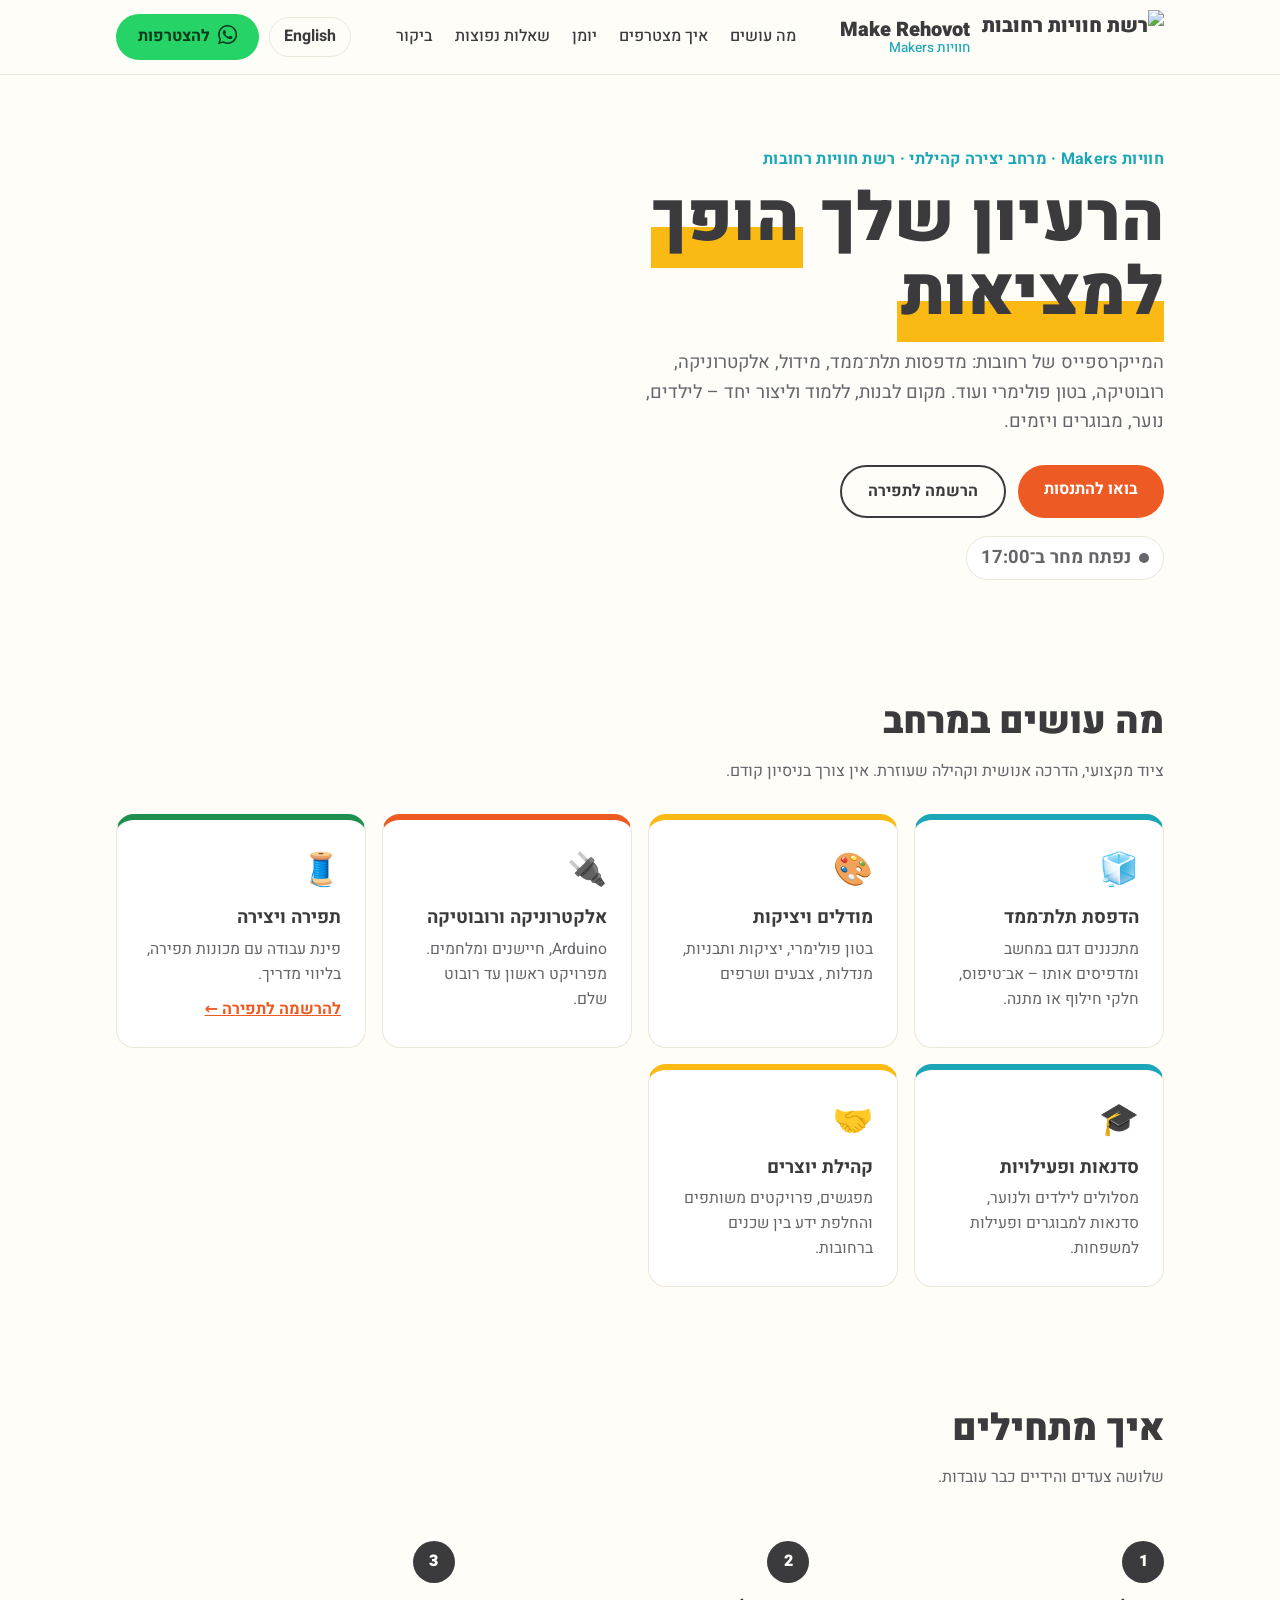
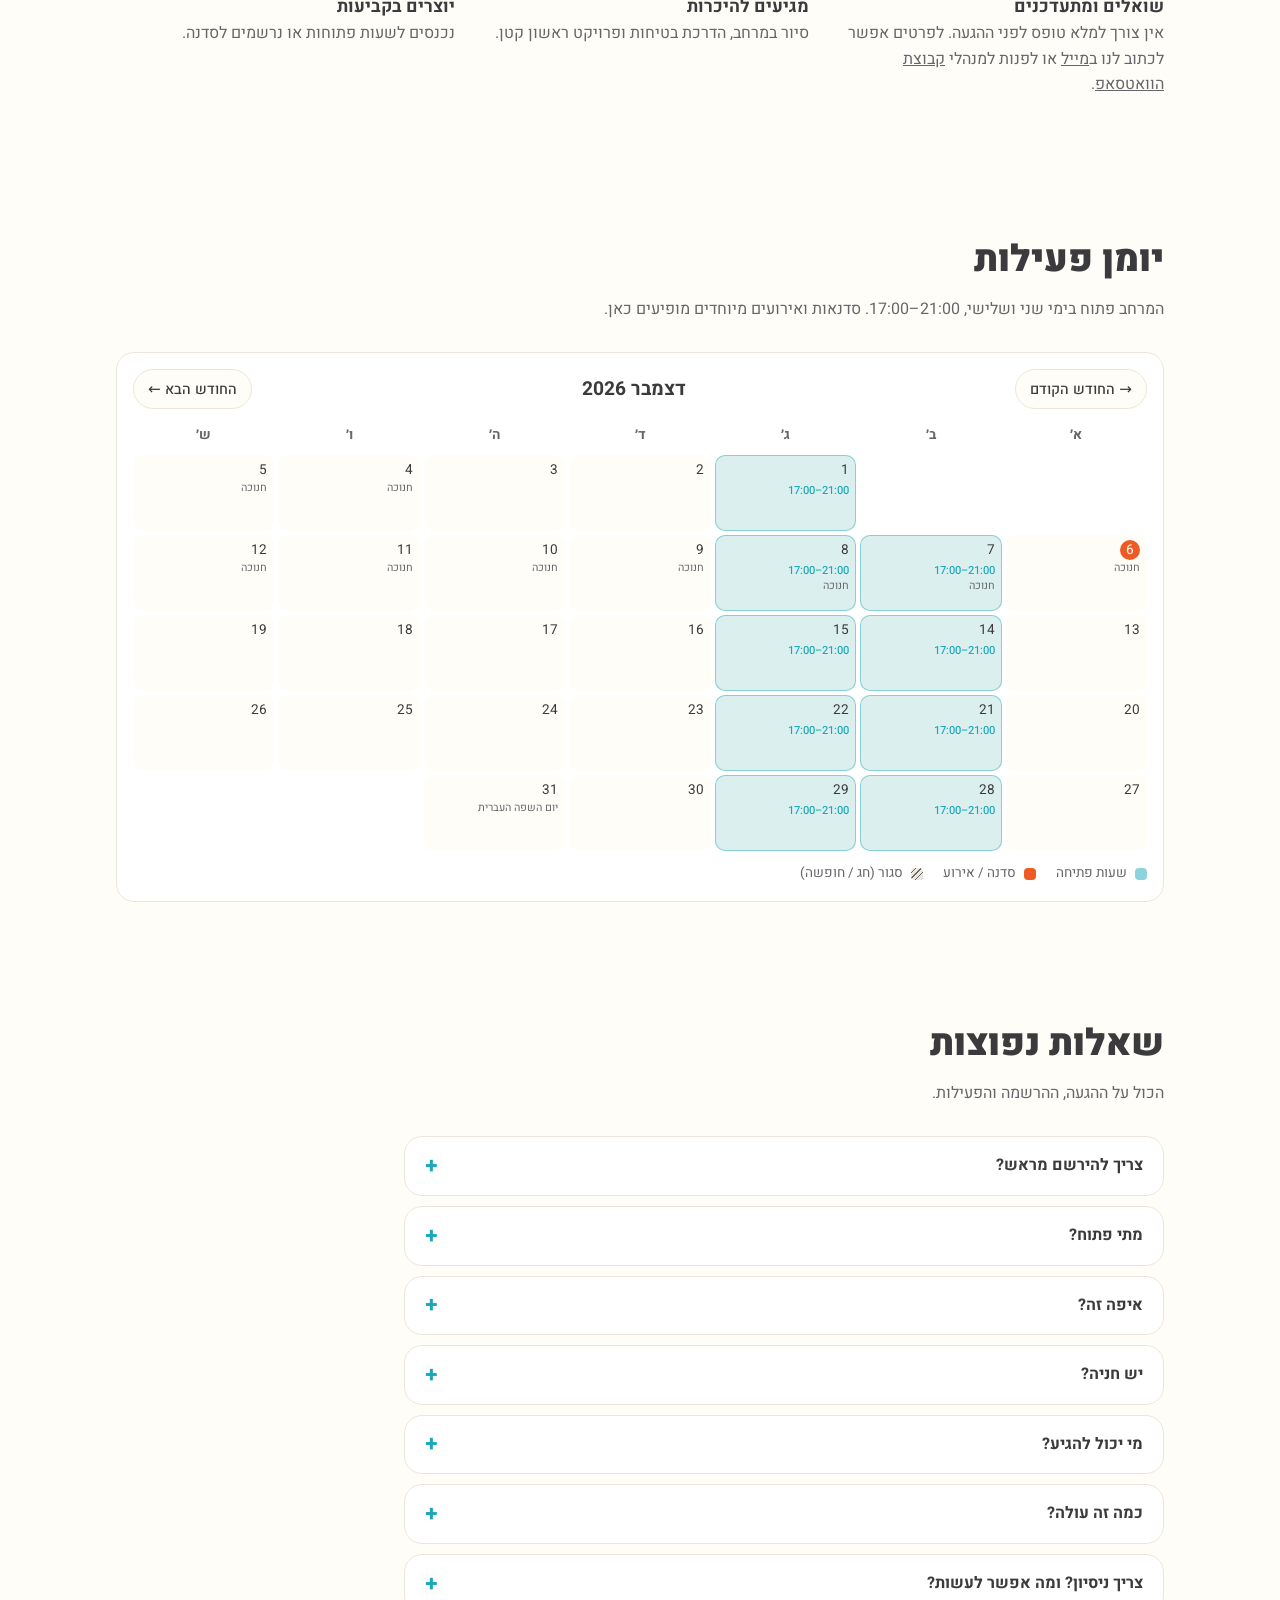
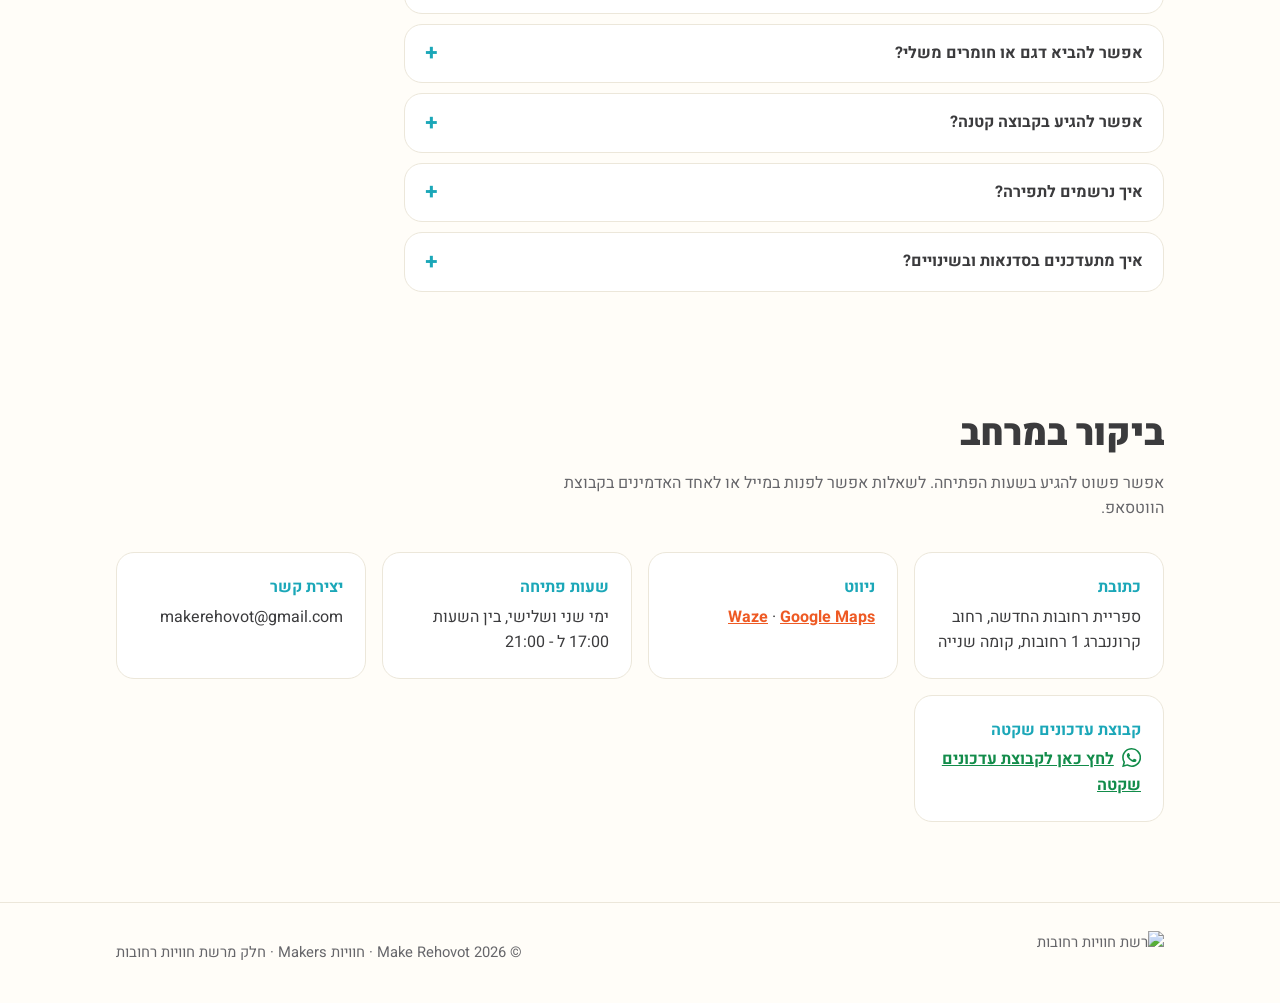
==== index.html @ a325d312 "Add open-now badge and directions links Co-Authored-By: Claude Sonnet 5.5 <noreply@anthropic.com>" ====
<!doctype html>
<html lang="he" dir="rtl">
<head>
  <meta charset="utf-8">
  <meta name="viewport" content="width=device-width, initial-scale=1">
  <title>Make Rehovot | חוויות Makers</title>
  <meta name="description" content="Make Rehovot – מרחב יצירה קהילתי ברחובות: מידול והדפסת תלת־ממד, אלקטרוניקה ורובוטיקה, תפירה וסדנאות לכל הגילאים. חלק מרשת חוויות רחובות.">
  <link rel="alternate" hreflang="he" href="https://makerehovot.github.io/">
  <link rel="alternate" hreflang="en" href="https://makerehovot.github.io/en/">
  <link rel="icon" href="assets/logo-havayot.png">
  <link rel="preconnect" href="https://fonts.googleapis.com">
  <link rel="preconnect" href="https://fonts.gstatic.com" crossorigin>
  <link href="https://fonts.googleapis.com/css2?family=Heebo:wght@400;500;700;900&display=swap" rel="stylesheet">
  <link rel="stylesheet" href="style.css">
</head>
<body>

<svg width="0" height="0" style="position:absolute" aria-hidden="true">
  <symbol id="wa" viewBox="0 0 24 24"><path d="M17.472 14.382c-.297-.149-1.758-.867-2.03-.967-.273-.099-.471-.148-.67.15-.197.297-.767.966-.94 1.164-.173.199-.347.223-.644.075-.297-.15-1.255-.463-2.39-1.475-.883-.788-1.48-1.761-1.653-2.059-.173-.297-.018-.458.13-.606.134-.133.298-.347.446-.52.149-.174.198-.298.298-.497.099-.198.05-.371-.025-.52-.075-.149-.669-1.612-.916-2.207-.242-.579-.487-.5-.669-.51-.173-.008-.371-.01-.57-.01-.198 0-.52.074-.792.372-.272.297-1.04 1.016-1.04 2.479 0 1.462 1.065 2.875 1.213 3.074.149.198 2.096 3.2 5.077 4.487.709.306 1.262.489 1.694.625.712.227 1.36.195 1.871.118.571-.085 1.758-.719 2.006-1.413.248-.694.248-1.289.173-1.413-.074-.124-.272-.198-.57-.347m-5.421 7.403h-.004a9.87 9.87 0 01-5.031-1.378l-.361-.214-3.741.982.998-3.648-.235-.374a9.86 9.86 0 01-1.51-5.26c.001-5.45 4.436-9.884 9.888-9.884 2.64 0 5.122 1.03 6.988 2.898a9.825 9.825 0 012.893 6.994c-.003 5.45-4.437 9.884-9.885 9.884m8.413-18.297A11.815 11.815 0 0012.05 0C5.495 0 .16 5.335.157 11.892c0 2.096.547 4.142 1.588 5.945L.057 24l6.305-1.654a11.882 11.882 0 005.683 1.448h.005c6.554 0 11.89-5.335 11.893-11.893a11.821 11.821 0 00-3.48-8.413Z"/></symbol>
</svg>

<header>
  <div class="wrap nav">
    <a class="brand" href="#top">
      <img src="assets/logo-havayot.png" alt="רשת חוויות רחובות">
      <span>Make Rehovot<small>חוויות Makers</small></span>
    </a>
    <ul>
      <li><a href="#what">מה עושים</a></li>
      <li><a href="#how">איך מצטרפים</a></li>
      <li><a href="#calendar">יומן</a></li>
      <li><a href="#faq">שאלות נפוצות</a></li>
      <li><a href="#visit">ביקור</a></li>
    </ul>
    <div class="nav-end">
      <a class="lang" href="en/index.html" hreflang="en" lang="en">English</a>
      <a class="btn wa" href="https://chat.whatsapp.com/LFZ7ACzntqOEuRloNlXvlq?s=cl&p=a&iam=2" target="_blank" rel="noopener noreferrer"><svg class="wa-icon" aria-hidden="true"><use href="#wa"/></svg>להצטרפות</a>
    </div>
  </div>
</header>

<main id="top">
  <div class="wrap hero">
    <div>
      <div class="eyebrow">חוויות Makers · מרחב יצירה קהילתי · רשת חוויות רחובות</div>
      <h1>הרעיון שלך <mark>הופך למציאות</mark></h1>
      <p>המייקרספייס של רחובות: מדפסות תלת־ממד, מידול, אלקטרוניקה, רובוטיקה, בטון פולימרי ועוד. מקום לבנות, ללמוד וליצור יחד – לילדים, נוער, מבוגרים ויזמים.</p>
      <div class="cta">
        <a class="btn" href="#visit">בואו להתנסות</a>
        <a class="btn ghost" href="https://forms.gle/w5gVSBBZSxTtSxzA6" target="_blank" rel="noopener">הרשמה לתפירה</a>
      </div>
      <p class="open-badge" id="open-now" role="status" hidden></p>
    </div>
    <div class="blocks" aria-hidden="true">
      <span></span><span></span><span></span><span></span><span></span><span></span><span></span><span></span><span></span>
    </div>
  </div>

  <section id="what">
    <div class="wrap">
      <h2>מה עושים במרחב</h2>
      <p class="lead">ציוד מקצועי, הדרכה אנושית וקהילה שעוזרת. אין צורך בניסיון קודם.</p>
      <div class="grid">
        <article class="card"><span class="icon">🧊</span><h3>הדפסת תלת־ממד</h3><p>מתכננים דגם במחשב ומדפיסים אותו – אב־טיפוס, חלקי חילוף או מתנה.</p></article>
        <article class="card"><span class="icon">🎨</span><h3>מודלים ויציקות</h3><p>בטון פולימרי, יציקות ותבניות, מנדלות , צבעים ושרפים</p></article>
        <article class="card"><span class="icon">🔌</span><h3>אלקטרוניקה ורובוטיקה</h3><p>Arduino, חיישנים ומלחמים. מפרויקט ראשון עד רובוט שלם.</p></article>
        <article class="card"><span class="icon">🧵</span><h3>תפירה ויצירה</h3><p>פינת עבודה עם מכונות תפירה, בליווי מדריך.</p><a href="https://forms.gle/w5gVSBBZSxTtSxzA6" target="_blank" rel="noopener">להרשמה לתפירה ←</a></article>
        <article class="card"><span class="icon">🎓</span><h3>סדנאות ופעילויות</h3><p>מסלולים לילדים ולנוער, סדנאות למבוגרים ופעילות למשפחות.</p></article>
        <article class="card"><span class="icon">🤝</span><h3>קהילת יוצרים</h3><p>מפגשים, פרויקטים משותפים והחלפת ידע בין שכנים ברחובות.</p></article>
      </div>
    </div>
  </section>

  <section id="how">
    <div class="wrap">
      <h2>איך מתחילים</h2>
      <p class="lead">שלושה צעדים והידיים כבר עובדות.</p>
      <ol class="steps">
        <li><h3>שואלים ומתעדכנים</h3><p>אין צורך למלא טופס לפני ההגעה. לפרטים אפשר לכתוב לנו ב<a href="mailto:makerehovot@gmail.com">מייל</a> או לפנות למנהלי <a href="https://chat.whatsapp.com/LFZ7ACzntqOEuRloNlXvlq?s=cl&p=a&iam=2" target="_blank" rel="noopener noreferrer">קבוצת הוואטסאפ</a>.</p></li>
        <li><h3>מגיעים להיכרות</h3><p>סיור במרחב, הדרכת בטיחות ופרויקט ראשון קטן.</p></li>
        <li><h3>יוצרים בקביעות</h3><p>נכנסים לשעות פתוחות או נרשמים לסדנה.</p></li>
      </ol>
    </div>
  </section>

  <section id="calendar">
    <div class="wrap">
      <h2>יומן פעילות</h2>
      <p class="lead">המרחב פתוח בימי שני ושלישי, <bdi dir="ltr">17:00–21:00</bdi>. סדנאות ואירועים מיוחדים מופיעים כאן.</p>
      <div class="cal" id="cal">
        <div class="cal-head">
          <button type="button" id="cal-prev" aria-label="החודש הקודם">→ <span>החודש הקודם</span></button>
          <strong id="cal-title"></strong>
          <button type="button" id="cal-next" aria-label="החודש הבא"><span>החודש הבא</span> ←</button>
        </div>
        <div class="cal-grid" id="cal-grid"></div>
        <div class="cal-legend"><span class="dot open"></span>שעות פתיחה <span class="dot ev"></span>סדנה / אירוע <span class="dot closed"></span>סגור (חג / חופשה)</div>
      </div>
      <div id="cal-upcoming" class="upcoming" hidden>
        <h3>סדנאות קרובות</h3>
        <ul id="cal-upcoming-list"></ul>
      </div>
    </div>
  </section>

  <section id="faq">
    <div class="wrap">
      <h2>שאלות נפוצות</h2>
      <p class="lead">הכול על ההגעה, ההרשמה והפעילות.</p>
      <div class="faq">
        <details><summary>צריך להירשם מראש?</summary><p>לא. אפשר פשוט להגיע בשעות הפתיחה, בלי למלא טופס. (הטופס הוא רק להרשמה לתפירה.) לשאלות אפשר לכתוב לנו ב<a href="mailto:makerehovot@gmail.com">מייל</a> או לאחד מאדמיני <a href="https://chat.whatsapp.com/LFZ7ACzntqOEuRloNlXvlq?s=cl&p=a&iam=2" target="_blank" rel="noopener noreferrer">הקבוצה השקטה</a> בוואטסאפ.</p></details>
        <details><summary>מתי פתוח?</summary><p>ימי שני ושלישי, <bdi dir="ltr">17:00–21:00</bdi>. הספרייה נסגרת ב־<bdi dir="ltr">19:00</bdi>. אחרי השעה הזאת מקישים על דלת הכניסה ומחכים שמתנדב יפתח.</p></details>
        <details><summary>איפה זה?</summary><p>קרוננברג 1, רחובות, ספריית רחובות החדשה, קומה שנייה.</p></details>
        <details><summary>יש חניה?</summary><p>כן, החניון שמול הספרייה חינמי.</p></details>
        <details><summary>מי יכול להגיע?</summary><p>כולם. עד גיל 12 מגיעים עם הורה או מבוגר מלווה. מגיל 13 אפשר להגיע לבד.</p></details>
        <details><summary>כמה זה עולה?</summary><p>הכניסה חופשית, וכרגע גם הדפסות קטנות ללא תשלום.</p></details>
        <details><summary>צריך ניסיון? ומה אפשר לעשות?</summary><p>לא צריך ניסיון. אפשר להתנסות באלקטרוניקה, במידול והדפסת תלת־ממד, בתכנות וב־AI, ולקבל ליווי וייעוץ לפרויקטים אישיים. הציוד משמש בהדרכת מתנדב.</p></details>
        <details><summary>אפשר להביא דגם או חומרים משלי?</summary><p>אפשר להביא דגמים משלכם, והצוות יעזור לוודא שהעיצוב מתאים להדפסה. מטעמי בטיחות משתמשים רק בחומרים של המרחב.</p></details>
        <details><summary>אפשר להגיע בקבוצה קטנה?</summary><p>כן. קבוצות קטנות מתאמות מראש ומגיעות יחד, וזה נכון גם לסדנאות. לתיאום כתבו לנו ב<a href="mailto:makerehovot@gmail.com">מייל</a> או לאחד מאדמיני <a href="https://chat.whatsapp.com/LFZ7ACzntqOEuRloNlXvlq?s=cl&p=a&iam=2" target="_blank" rel="noopener noreferrer">הקבוצה השקטה</a>.</p></details>
        <details><summary>איך נרשמים לתפירה?</summary><p>ממלאים את <a href="https://forms.gle/w5gVSBBZSxTtSxzA6" target="_blank" rel="noopener noreferrer">טופס ההרשמה</a> ונחזור אליכם. אפשר גם לכתוב לנו ב<a href="mailto:makerehovot@gmail.com">מייל</a> או לאחד מאדמיני <a href="https://chat.whatsapp.com/LFZ7ACzntqOEuRloNlXvlq?s=cl&p=a&iam=2" target="_blank" rel="noopener noreferrer">הקבוצה השקטה</a>.</p></details>
        <details><summary>איך מתעדכנים בסדנאות ובשינויים?</summary><p>ב<a href="#calendar">יומן</a> שבאתר ובקבוצה השקטה בוואטסאפ.</p></details>
      </div>
    </div>
  </section>

  <section id="visit">
    <div class="wrap">
      <h2>ביקור במרחב</h2>
      <p class="lead">אפשר פשוט להגיע בשעות הפתיחה. לשאלות אפשר לפנות במייל או לאחד האדמינים בקבוצת הווטסאפ.</p>
      <div class="info">
        <div><b>כתובת</b>ספריית רחובות החדשה, רחוב קרוננברג 1 רחובות, קומה שנייה</div>
        <div><b>ניווט</b><a class="map-link" href="https://waze.com/ul?q=Kronenberg%201%20Rehovot&navigate=yes" target="_blank" rel="noopener noreferrer">Waze</a> · <a class="map-link" href="https://www.google.com/maps/search/?api=1&query=Kronenberg+1+Rehovot" target="_blank" rel="noopener noreferrer">Google Maps</a></div>
        <div><b>שעות פתיחה</b>ימי שני ושלישי, בין השעות 17:00 ל - 21:00</div>
        <div><b>יצירת קשר</b>makerehovot@gmail.com</div> 
        <div><b>קבוצת עדכונים שקטה</b><a class="wa-link" href="https://chat.whatsapp.com/LFZ7ACzntqOEuRloNlXvlq?s=cl&p=a&iam=2" target="_blank" rel="noopener noreferrer"><svg class="wa-icon" aria-hidden="true"><use href="#wa"/></svg>לחץ כאן לקבוצת עדכונים שקטה</a></div>
      </div>
    </div>
  </section>
</main>

<footer>
  <div class="wrap">
    <img src="assets/logo-havayot.png" alt="רשת חוויות רחובות">
    <span>© 2026 Make Rehovot · חוויות Makers · חלק מרשת חוויות רחובות</span>
  </div>
</footer>

<script src="calendar.js"></script>
</body>
</html>
---- style.css ----
:root {
  --ink: #3b3b3d;
  --ink-soft: #66666a;
  --bg: #fffdf8;
  --card: #ffffff;
  --line: #ece7da;
  --teal: #1ba7b8;
  --yellow: #fbb913;
  --orange: #ee5a24;
  --green: #1e8f4e;
  --radius: 18px;
}
@media (prefers-color-scheme: dark) {
  :root:not([data-theme="light"]) {
    --ink: #f3f1ea;
    --ink-soft: #b9b6ad;
    --bg: #1d1d1f;
    --card: #272729;
    --line: #38383b;
  }
}
* { box-sizing: border-box; margin: 0; }
html { scroll-behavior: smooth; }
body {
  font-family: "Heebo", system-ui, sans-serif;
  background: var(--bg);
  color: var(--ink);
  line-height: 1.6;
}
.wrap { max-width: 1080px; margin-inline: auto; padding-inline: 16px; }
a { color: inherit; }

/* header */
header { border-bottom: 1px solid var(--line); }
.nav { display: flex; align-items: center; justify-content: space-between; gap: 16px; padding-block: 10px; }
.brand { display: flex; align-items: center; gap: 12px; text-decoration: none; font-weight: 900; font-size: 1.25rem; }
.brand img { height: 54px; width: auto; }
.brand span { display: flex; flex-direction: column; line-height: 1.15; }
.brand small { font-size: .85rem; font-weight: 500; color: var(--teal); }
.card a { display: inline-block; margin-top: 10px; font-weight: 700; color: var(--orange); }
.nav ul { display: flex; gap: 22px; list-style: none; padding: 0; font-weight: 500; }
.nav ul a { text-decoration: none; }
.nav ul a:hover { color: var(--orange); }
.lang { font-weight: 700; text-decoration: none; border: 1px solid var(--line); border-radius: 999px; padding: 6px 14px; }
.lang:hover { background: var(--yellow); border-color: var(--yellow); color: #3b3b3d; }
.nav-end { display: flex; align-items: center; gap: 10px; }
@media (max-width: 640px) { .nav ul { display: none; } }

/* buttons */
.btn {
  display: inline-block; padding: 12px 26px; border-radius: 999px;
  background: var(--orange); color: #fff; font-weight: 700; text-decoration: none;
  transition: transform .15s ease, box-shadow .15s ease;
}
.btn:hover { transform: translateY(-2px); box-shadow: 0 8px 20px rgba(238, 90, 36, .3); }
.wa-icon { width: 1.2em; height: 1.2em; fill: currentColor; vertical-align: -.2em; margin-inline-end: 8px; }
.btn.wa { background: #25d366; color: #073b1c; padding: 10px 22px; }
.btn.wa:hover { box-shadow: 0 8px 20px rgba(37, 211, 102, .35); }
.wa-link { color: #128c4a; font-weight: 700; }
.btn.ghost { background: transparent; color: var(--ink); border: 2px solid var(--ink); }
.btn.ghost:hover { box-shadow: none; background: var(--yellow); border-color: var(--yellow); color: #3b3b3d; }

/* hero */
.hero { padding-block: 72px 56px; display: grid; gap: 40px; grid-template-columns: 1.2fr 1fr; align-items: center; }
.eyebrow { color: var(--teal); font-weight: 700; letter-spacing: .02em; }
h1 { font-size: clamp(2.4rem, 6vw, 4.2rem); line-height: 1.1; font-weight: 900; margin-block: 10px 18px; }
h1 mark { background: linear-gradient(transparent 58%, var(--yellow) 58%); color: inherit; padding-inline: 4px; }
.hero p { font-size: 1.15rem; color: var(--ink-soft); max-width: 34em; }
.cta { display: flex; gap: 12px; flex-wrap: wrap; margin-top: 28px; }
.blocks { display: grid; grid-template-columns: repeat(3, 1fr); gap: 10px; aspect-ratio: 1; max-width: 380px; margin-inline: auto; }
.blocks span { border-radius: 14px; }
.blocks span:nth-child(1) { background: var(--teal); border-radius: 50%; }
.blocks span:nth-child(2) { background: var(--yellow); }
.blocks span:nth-child(3) { background: var(--ink); border-start-end-radius: 60px; }
.blocks span:nth-child(4) { background: var(--orange); }
.blocks span:nth-child(5) { background: var(--green); border-radius: 60px 14px 60px 14px; }
.blocks span:nth-child(6) { background: var(--teal); opacity: .55; }
.blocks span:nth-child(7) { background: var(--yellow); border-radius: 50%; }
.blocks span:nth-child(8) { background: var(--ink); opacity: .85; }
.blocks span:nth-child(9) { background: var(--orange); border-radius: 14px 60px 14px 60px; }
@media (max-width: 800px) { .hero { grid-template-columns: 1fr; padding-block: 44px 32px; } .blocks { max-width: 260px; } }

/* sections */
section { padding-block: 56px; }
h2 { font-size: clamp(1.7rem, 4vw, 2.3rem); font-weight: 900; margin-bottom: 8px; }
.lead { color: var(--ink-soft); margin-bottom: 30px; max-width: 38em; }
.grid { display: grid; grid-template-columns: repeat(auto-fit, minmax(230px, 1fr)); gap: 16px; }
.card {
  background: var(--card); border: 1px solid var(--line); border-radius: var(--radius);
  padding: 24px; border-top: 6px solid var(--c, var(--teal));
}
.card .icon { font-size: 2rem; display: block; margin-bottom: 8px; }
.card h3 { font-size: 1.15rem; margin-bottom: 4px; }
.card p { color: var(--ink-soft); font-size: .98rem; }
.card:nth-child(4n+1) { --c: var(--teal); }
.card:nth-child(4n+2) { --c: var(--yellow); }
.card:nth-child(4n+3) { --c: var(--orange); }
.card:nth-child(4n+4) { --c: var(--green); }

.steps { counter-reset: s; display: grid; gap: 16px; grid-template-columns: repeat(auto-fit, minmax(220px, 1fr)); list-style: none; padding: 0; }
.steps li { counter-increment: s; padding: 20px; padding-inline-start: 0; }
.steps li::before {
  content: counter(s); display: grid; place-items: center; width: 42px; height: 42px; border-radius: 50%;
  background: var(--ink); color: var(--bg); font-weight: 900; margin-bottom: 10px;
}
.steps h3 { font-size: 1.1rem; }
.steps p { color: var(--ink-soft); }


/* info */
.info { display: grid; gap: 16px; grid-template-columns: repeat(auto-fit, minmax(230px, 1fr)); }
.info div { background: var(--card); border: 1px solid var(--line); border-radius: var(--radius); padding: 22px; }
.info b { display: block; color: var(--teal); margin-bottom: 4px; }

/* calendar */
.cal { background: var(--card); border: 1px solid var(--line); border-radius: var(--radius); padding: 16px; }
.cal-head { display: flex; align-items: center; justify-content: space-between; margin-bottom: 12px; font-size: 1.2rem; }
.cal-head button {
  min-width: 40px; height: 40px; padding-inline: 14px; border-radius: 999px; border: 1px solid var(--line); background: var(--bg);
  color: var(--ink); font: inherit; font-size: .95rem; font-weight: 500; cursor: pointer;
}
.cal-head button span { font-size: .9rem; }
@media (max-width: 480px) { .cal-head button span { display: none; } .cal-head button { font-size: 1.4rem; padding-inline: 0; width: 40px; } }
.cal-head button:hover { background: var(--yellow); color: #3b3b3d; border-color: var(--yellow); }
.cal-grid { display: grid; grid-template-columns: repeat(7, minmax(0, 1fr)); gap: 4px; }
.cal-dow { text-align: center; font-weight: 700; font-size: .85rem; color: var(--ink-soft); padding-block: 4px; }
.cal-day {
  min-height: 76px; border-radius: 10px; padding: 4px 6px; font-size: .85rem;
  background: var(--bg); border: 1px solid transparent; overflow: hidden;
}
.cal-day.blank { background: transparent; }
.cal-day.open { background: color-mix(in srgb, var(--teal) 16%, var(--bg)); border-color: color-mix(in srgb, var(--teal) 45%, transparent); }
.cal-day.today .num { background: var(--orange); color: #fff; border-radius: 50%; padding: 0 6px; }
.cal-day .hrs, .cal-ev, .upcoming li span { unicode-bidi: plaintext; }
.cal-day .hrs { direction: ltr; text-align: left; display: block; font-size: .7rem; color: var(--teal); font-weight: 500; }
[dir="rtl"] .cal-day .hrs { text-align: right; }
.cal-day.closed { background: repeating-linear-gradient(135deg, var(--bg), var(--bg) 6px, var(--line) 6px, var(--line) 8px); }
.cal-day.closed .hrs { color: var(--orange); font-weight: 700; display: block; }
.cal-hol { display: block; font-size: .68rem; color: var(--ink-soft); line-height: 1.25; }
.cal-ev {
  display: block; margin-top: 3px; padding: 1px 6px; border-radius: 6px; font-size: .72rem; font-weight: 700;
  background: var(--orange); color: #fff; white-space: nowrap; overflow: hidden; text-overflow: ellipsis; text-decoration: none;
}
.cal-legend { margin-top: 12px; font-size: .85rem; color: var(--ink-soft); display: flex; gap: 8px; align-items: center; flex-wrap: wrap; }
.dot { width: 12px; height: 12px; border-radius: 4px; display: inline-block; }
.dot.open { background: var(--teal); opacity: .5; }
.dot.ev { background: var(--orange); margin-inline-start: 12px; }
.dot.closed { background: repeating-linear-gradient(135deg, var(--line), var(--line) 3px, var(--ink-soft) 3px, var(--ink-soft) 4px); margin-inline-start: 12px; }
.upcoming { margin-top: 24px; }
.upcoming h3 { margin-bottom: 8px; }
.upcoming ul { list-style: none; padding: 0; display: grid; gap: 8px; }
.upcoming li { background: var(--card); border: 1px solid var(--line); border-inline-start: 6px solid var(--orange); border-radius: 12px; padding: 10px 16px; }
.upcoming li span { color: var(--ink-soft); }
@media (max-width: 640px) { .cal { padding: 10px; } .cal-day { min-height: 56px; padding: 3px; font-size: .78rem; } .cal-day .hrs { display: none; } .cal-hol { font-size: .58rem; } .cal-ev { font-size: .62rem; padding: 0 3px; } }

footer { border-top: 1px solid var(--line); padding-block: 28px; margin-top: 24px; color: var(--ink-soft); font-size: .92rem; }
footer .wrap { display: flex; align-items: center; justify-content: space-between; flex-wrap: wrap; gap: 12px; }
footer img { height: 44px; }

/* faq */
.faq { display: grid; gap: 10px; max-width: 760px; }
.faq details { background: var(--card); border: 1px solid var(--line); border-radius: var(--radius); padding: 0 20px; }
.faq summary { cursor: pointer; font-weight: 700; padding-block: 16px; list-style: none; display: flex; justify-content: space-between; gap: 12px; align-items: center; }
.faq summary::-webkit-details-marker { display: none; }
.faq summary::after { content: "+"; font-size: 1.4rem; line-height: 1; color: var(--teal); flex: none; }
.faq details[open] summary::after { content: "\2212"; }
.faq summary:focus-visible { outline: 3px solid var(--teal); outline-offset: 2px; border-radius: 8px; }
.faq details p { color: var(--ink-soft); padding-bottom: 16px; }
.faq details a { color: var(--orange); font-weight: 700; }

/* open-now badge + directions */
.open-badge { display: inline-flex; align-items: center; gap: 8px; margin-top: 18px; font-weight: 700; padding: 6px 14px; border-radius: 999px; background: var(--card); border: 1px solid var(--line); }
.open-badge[hidden] { display: none; }
.open-badge::before { content: ""; width: 10px; height: 10px; border-radius: 50%; background: var(--ink-soft); }
.open-badge.open::before { background: var(--green); box-shadow: 0 0 0 4px rgba(30, 143, 78, .2); }
.map-link { color: var(--orange); font-weight: 700; }
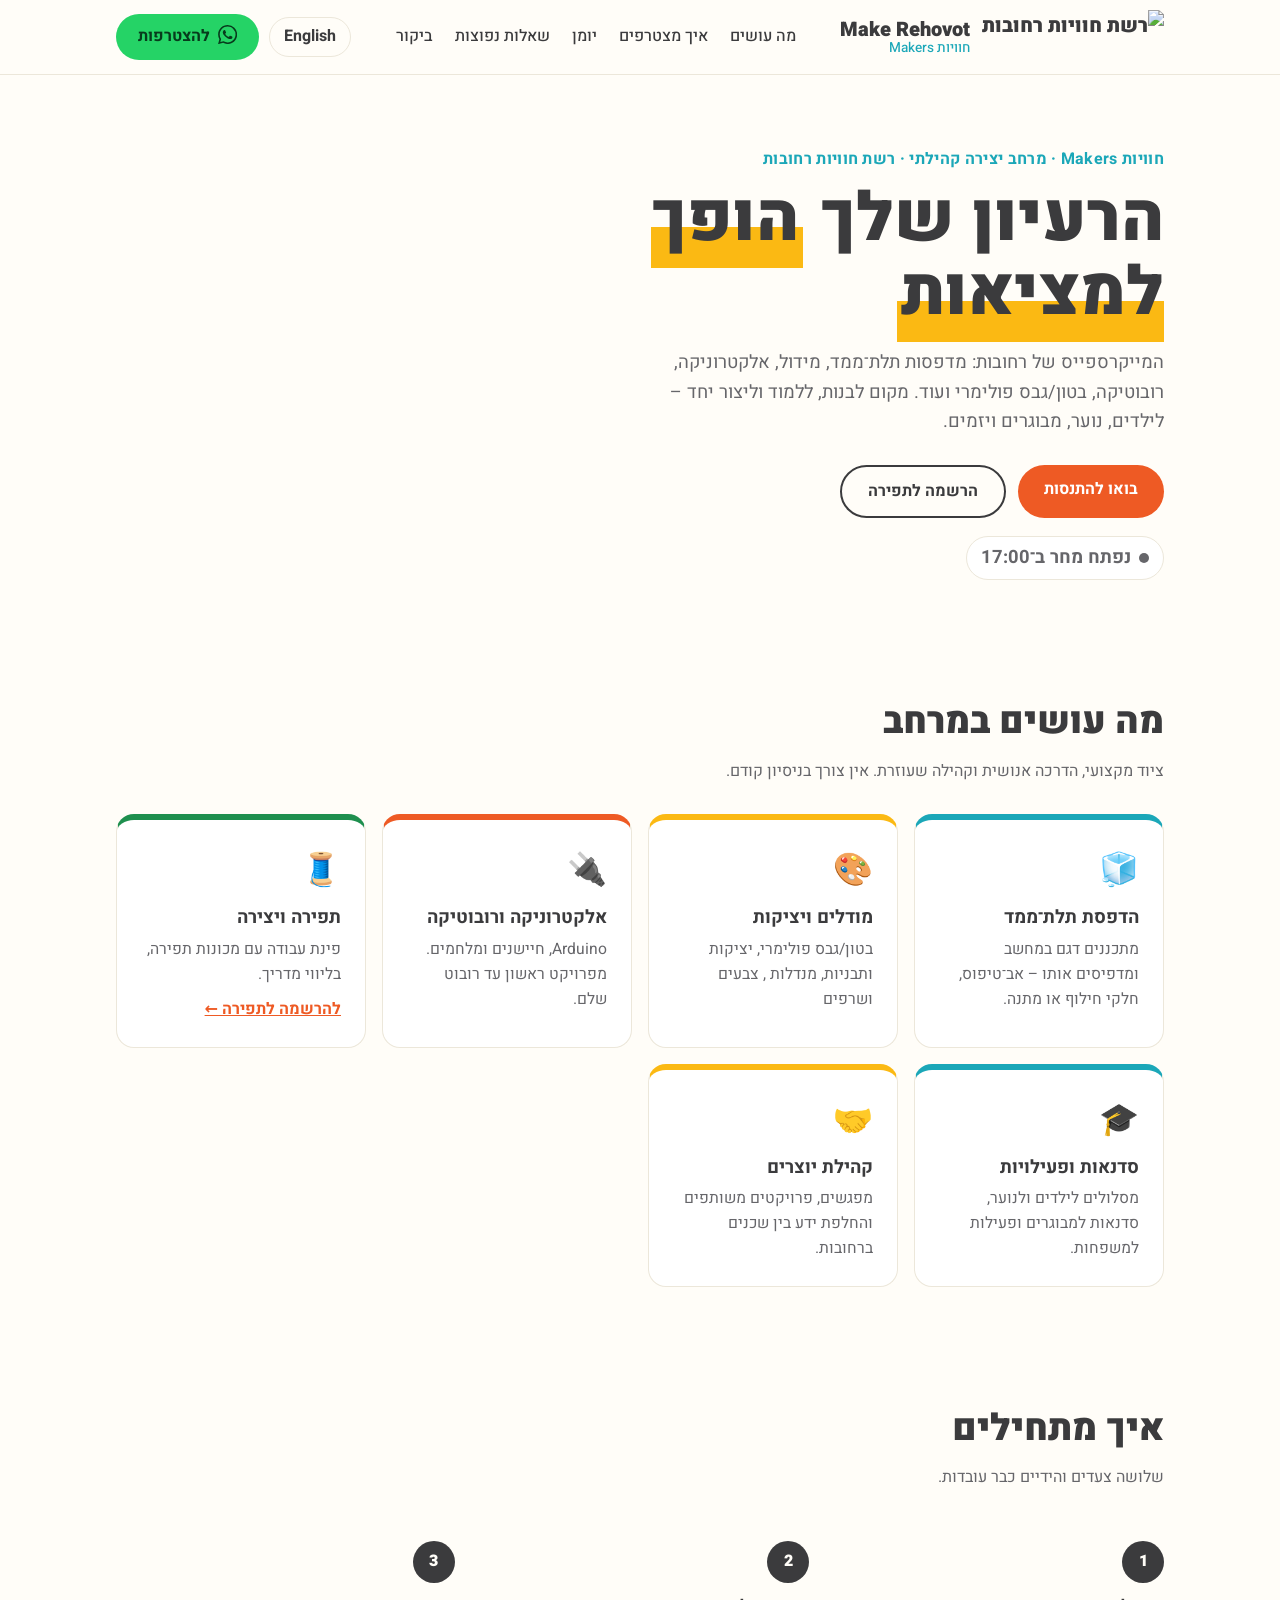
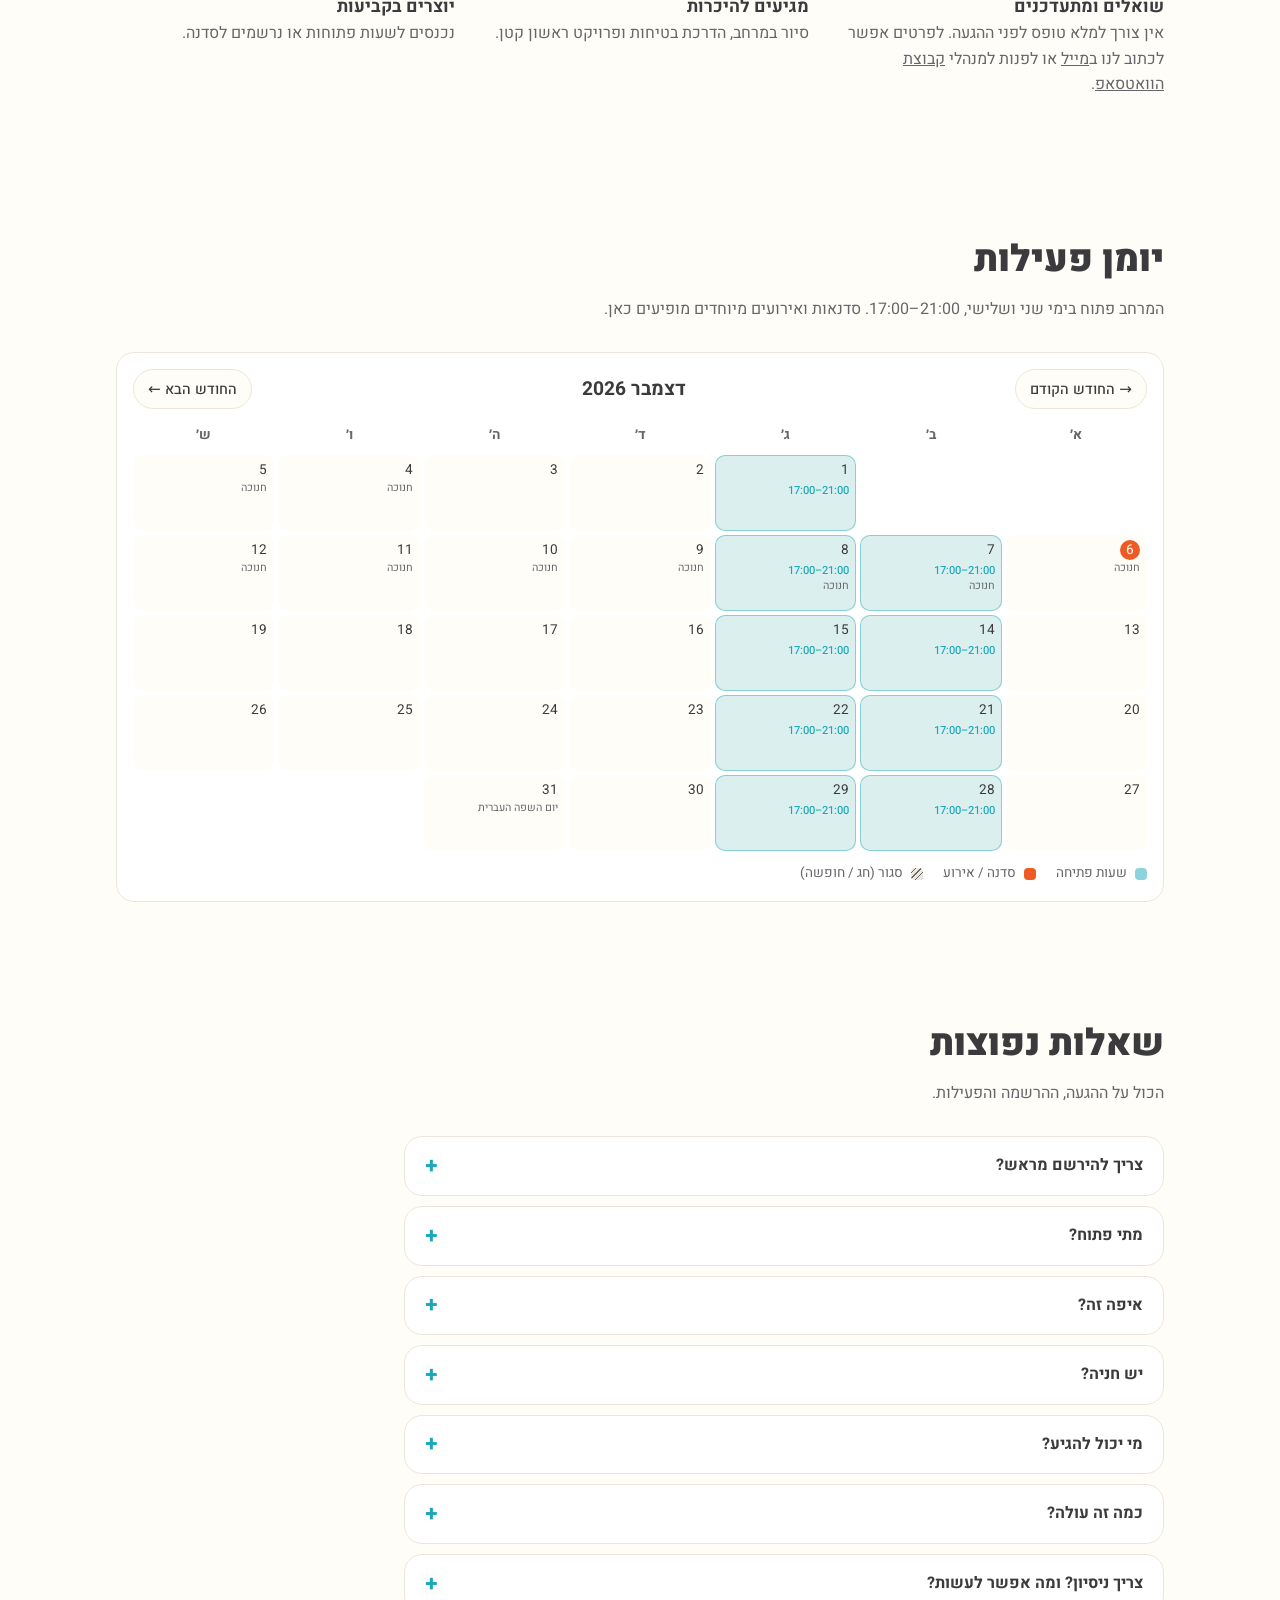
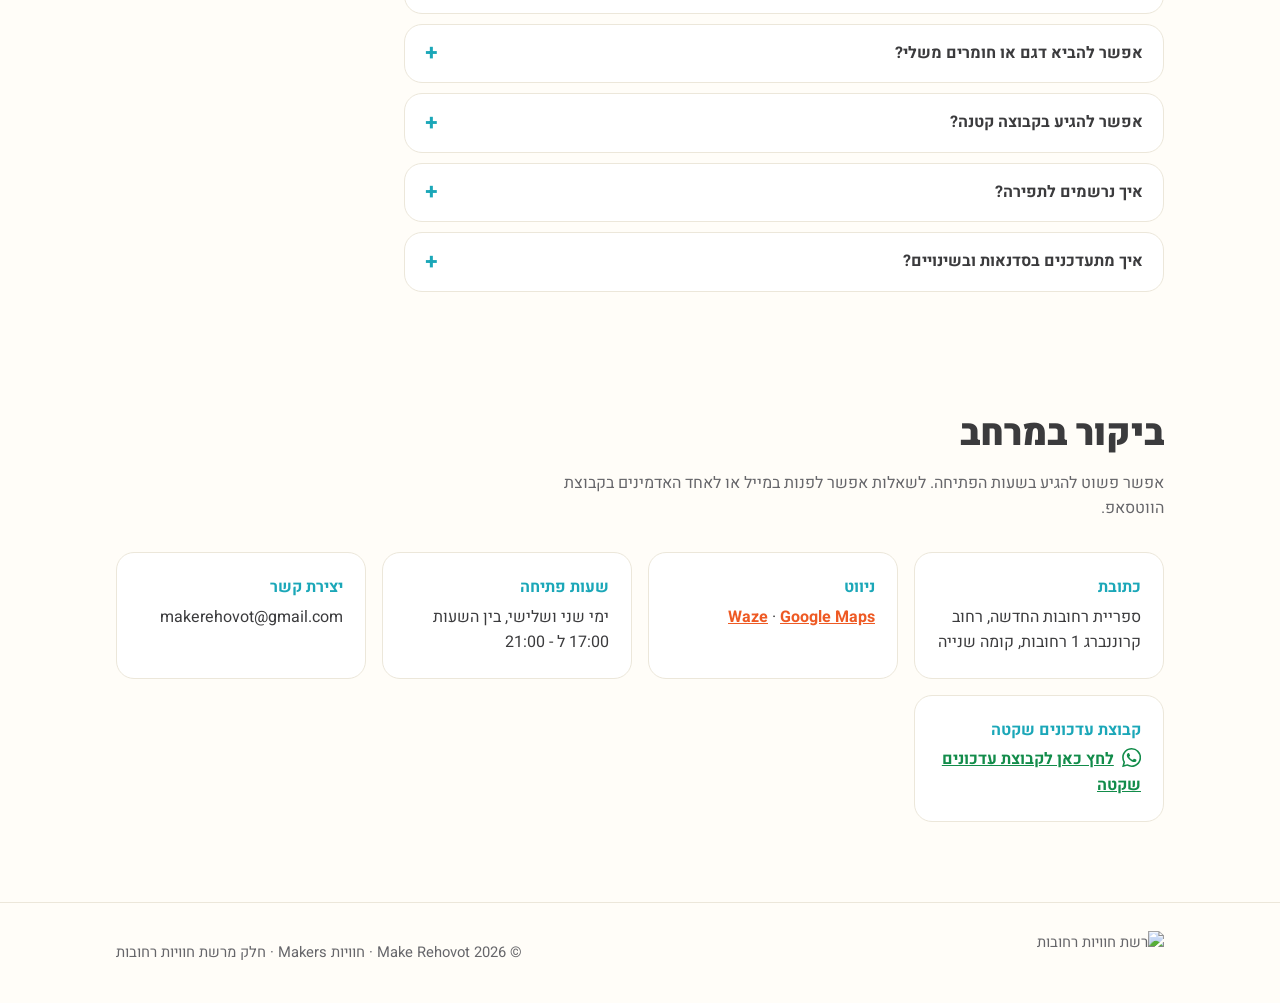
==== commit 637e9de6: "Change 'polymer concrete' to 'concrete/plaster' wording Co-Authored-By: Claude Sonnet 5.5 <noreply@a" ====
--- a/index.html
+++ b/index.html
@@ -44,7 +44,7 @@
     <div>
       <div class="eyebrow">חוויות Makers · מרחב יצירה קהילתי · רשת חוויות רחובות</div>
       <h1>הרעיון שלך <mark>הופך למציאות</mark></h1>
-      <p>המייקרספייס של רחובות: מדפסות תלת־ממד, מידול, אלקטרוניקה, רובוטיקה, בטון פולימרי ועוד. מקום לבנות, ללמוד וליצור יחד – לילדים, נוער, מבוגרים ויזמים.</p>
+      <p>המייקרספייס של רחובות: מדפסות תלת־ממד, מידול, אלקטרוניקה, רובוטיקה, בטון/גבס פולימרי ועוד. מקום לבנות, ללמוד וליצור יחד – לילדים, נוער, מבוגרים ויזמים.</p>
       <div class="cta">
         <a class="btn" href="#visit">בואו להתנסות</a>
         <a class="btn ghost" href="https://forms.gle/w5gVSBBZSxTtSxzA6" target="_blank" rel="noopener">הרשמה לתפירה</a>
@@ -62,7 +62,7 @@
       <p class="lead">ציוד מקצועי, הדרכה אנושית וקהילה שעוזרת. אין צורך בניסיון קודם.</p>
       <div class="grid">
         <article class="card"><span class="icon">🧊</span><h3>הדפסת תלת־ממד</h3><p>מתכננים דגם במחשב ומדפיסים אותו – אב־טיפוס, חלקי חילוף או מתנה.</p></article>
-        <article class="card"><span class="icon">🎨</span><h3>מודלים ויציקות</h3><p>בטון פולימרי, יציקות ותבניות, מנדלות , צבעים ושרפים</p></article>
+        <article class="card"><span class="icon">🎨</span><h3>מודלים ויציקות</h3><p>בטון/גבס פולימרי, יציקות ותבניות, מנדלות , צבעים ושרפים</p></article>
         <article class="card"><span class="icon">🔌</span><h3>אלקטרוניקה ורובוטיקה</h3><p>Arduino, חיישנים ומלחמים. מפרויקט ראשון עד רובוט שלם.</p></article>
         <article class="card"><span class="icon">🧵</span><h3>תפירה ויצירה</h3><p>פינת עבודה עם מכונות תפירה, בליווי מדריך.</p><a href="https://forms.gle/w5gVSBBZSxTtSxzA6" target="_blank" rel="noopener">להרשמה לתפירה ←</a></article>
         <article class="card"><span class="icon">🎓</span><h3>סדנאות ופעילויות</h3><p>מסלולים לילדים ולנוער, סדנאות למבוגרים ופעילות למשפחות.</p></article>
@@ -112,7 +112,7 @@
         <details><summary>מתי פתוח?</summary><p>ימי שני ושלישי, <bdi dir="ltr">17:00–21:00</bdi>. הספרייה נסגרת ב־<bdi dir="ltr">19:00</bdi>. אחרי השעה הזאת מקישים על דלת הכניסה ומחכים שמתנדב יפתח.</p></details>
         <details><summary>איפה זה?</summary><p>קרוננברג 1, רחובות, ספריית רחובות החדשה, קומה שנייה.</p></details>
         <details><summary>יש חניה?</summary><p>כן, החניון שמול הספרייה חינמי.</p></details>
-        <details><summary>מי יכול להגיע?</summary><p>כולם. עד גיל 12 מגיעים עם הורה או מבוגר מלווה. מגיל 13 אפשר להגיע לבד.</p></details>
+        <details><summary>מי יכול להגיע?</summary><p>כולם. ילדים מתחת לגיל 13 מגיעים עם הורה או מבוגר מלווה, שהוא משתתף פעיל ומלווה את הילד בפעילות. המרחב הוא מקום ליצירה משותפת, ולא חוג או שירות שמירה על ילדים. מגיל 13 אפשר להגיע לבד.</p></details>
         <details><summary>כמה זה עולה?</summary><p>הכניסה חופשית, וכרגע גם הדפסות קטנות ללא תשלום.</p></details>
         <details><summary>צריך ניסיון? ומה אפשר לעשות?</summary><p>לא צריך ניסיון. אפשר להתנסות באלקטרוניקה, במידול והדפסת תלת־ממד, בתכנות וב־AI, ולקבל ליווי וייעוץ לפרויקטים אישיים. הציוד משמש בהדרכת מתנדב.</p></details>
         <details><summary>אפשר להביא דגם או חומרים משלי?</summary><p>אפשר להביא דגמים משלכם, והצוות יעזור לוודא שהעיצוב מתאים להדפסה. מטעמי בטיחות משתמשים רק בחומרים של המרחב.</p></details>
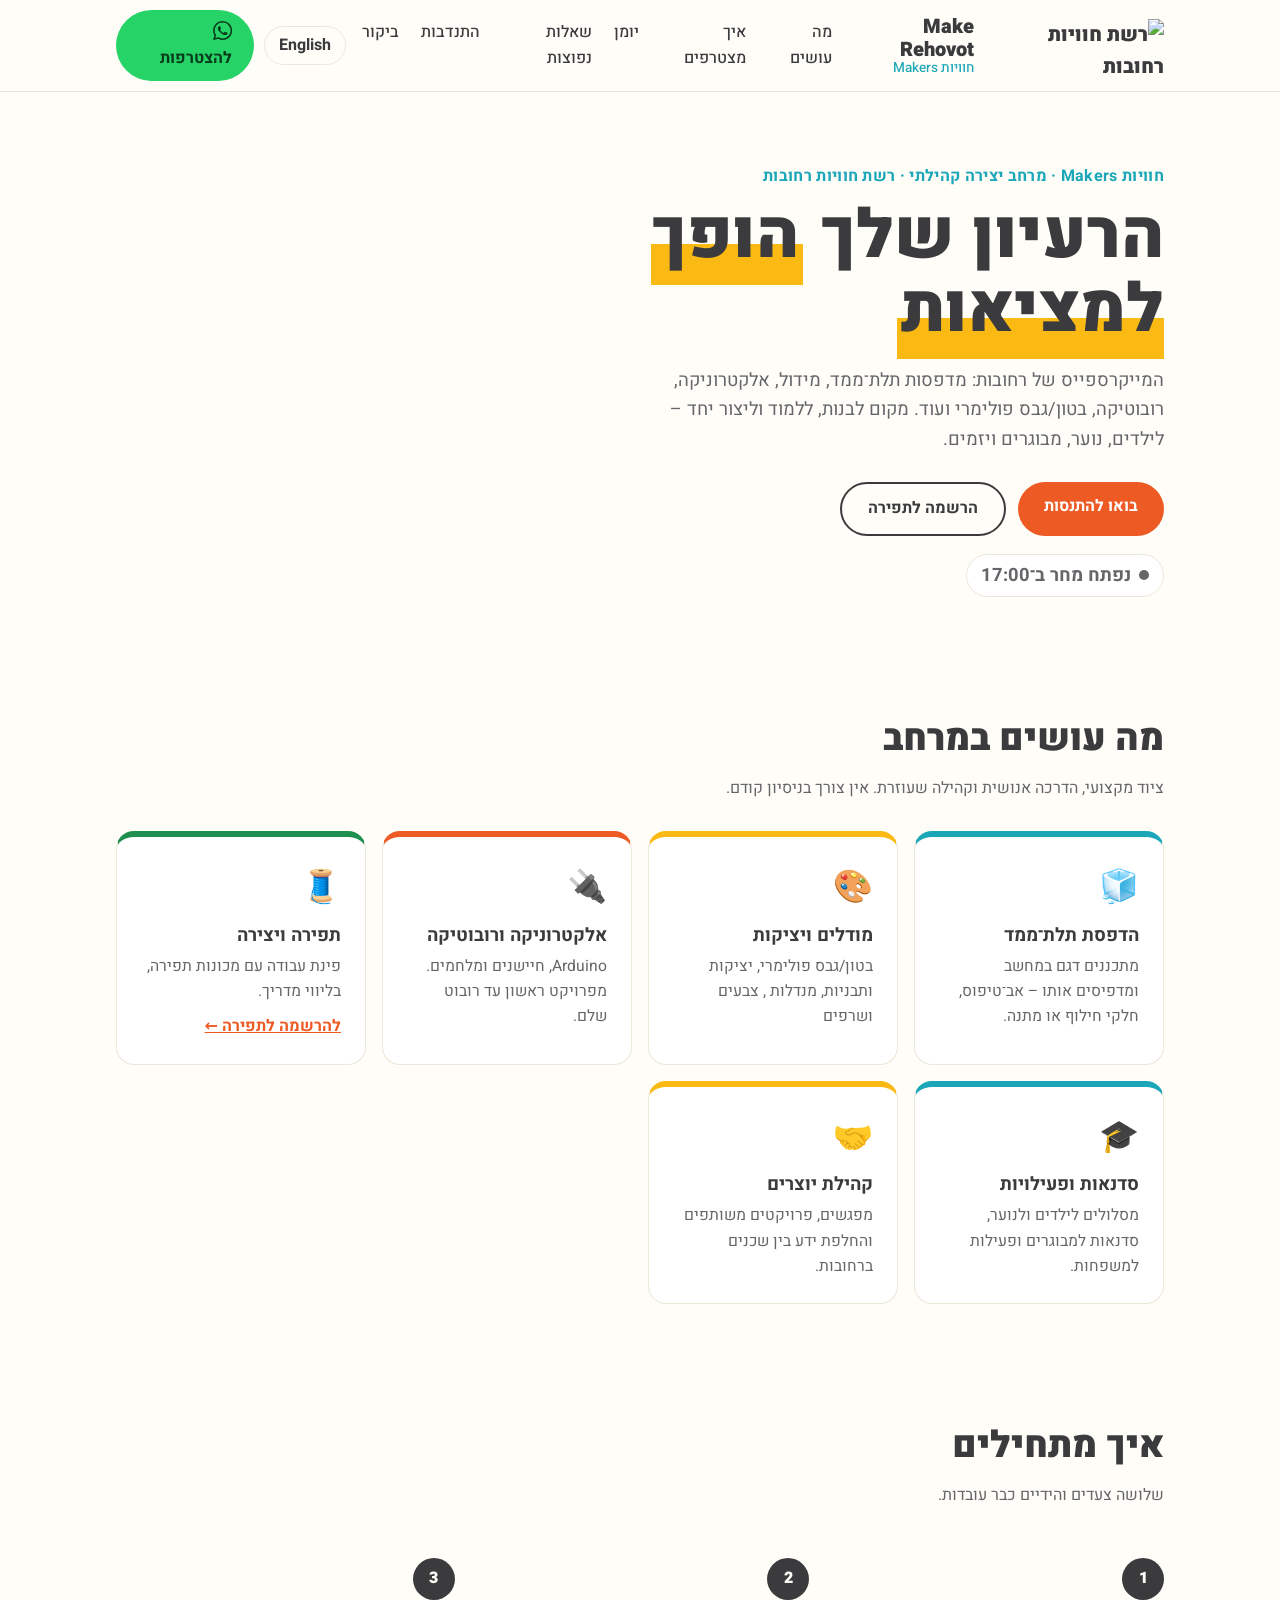
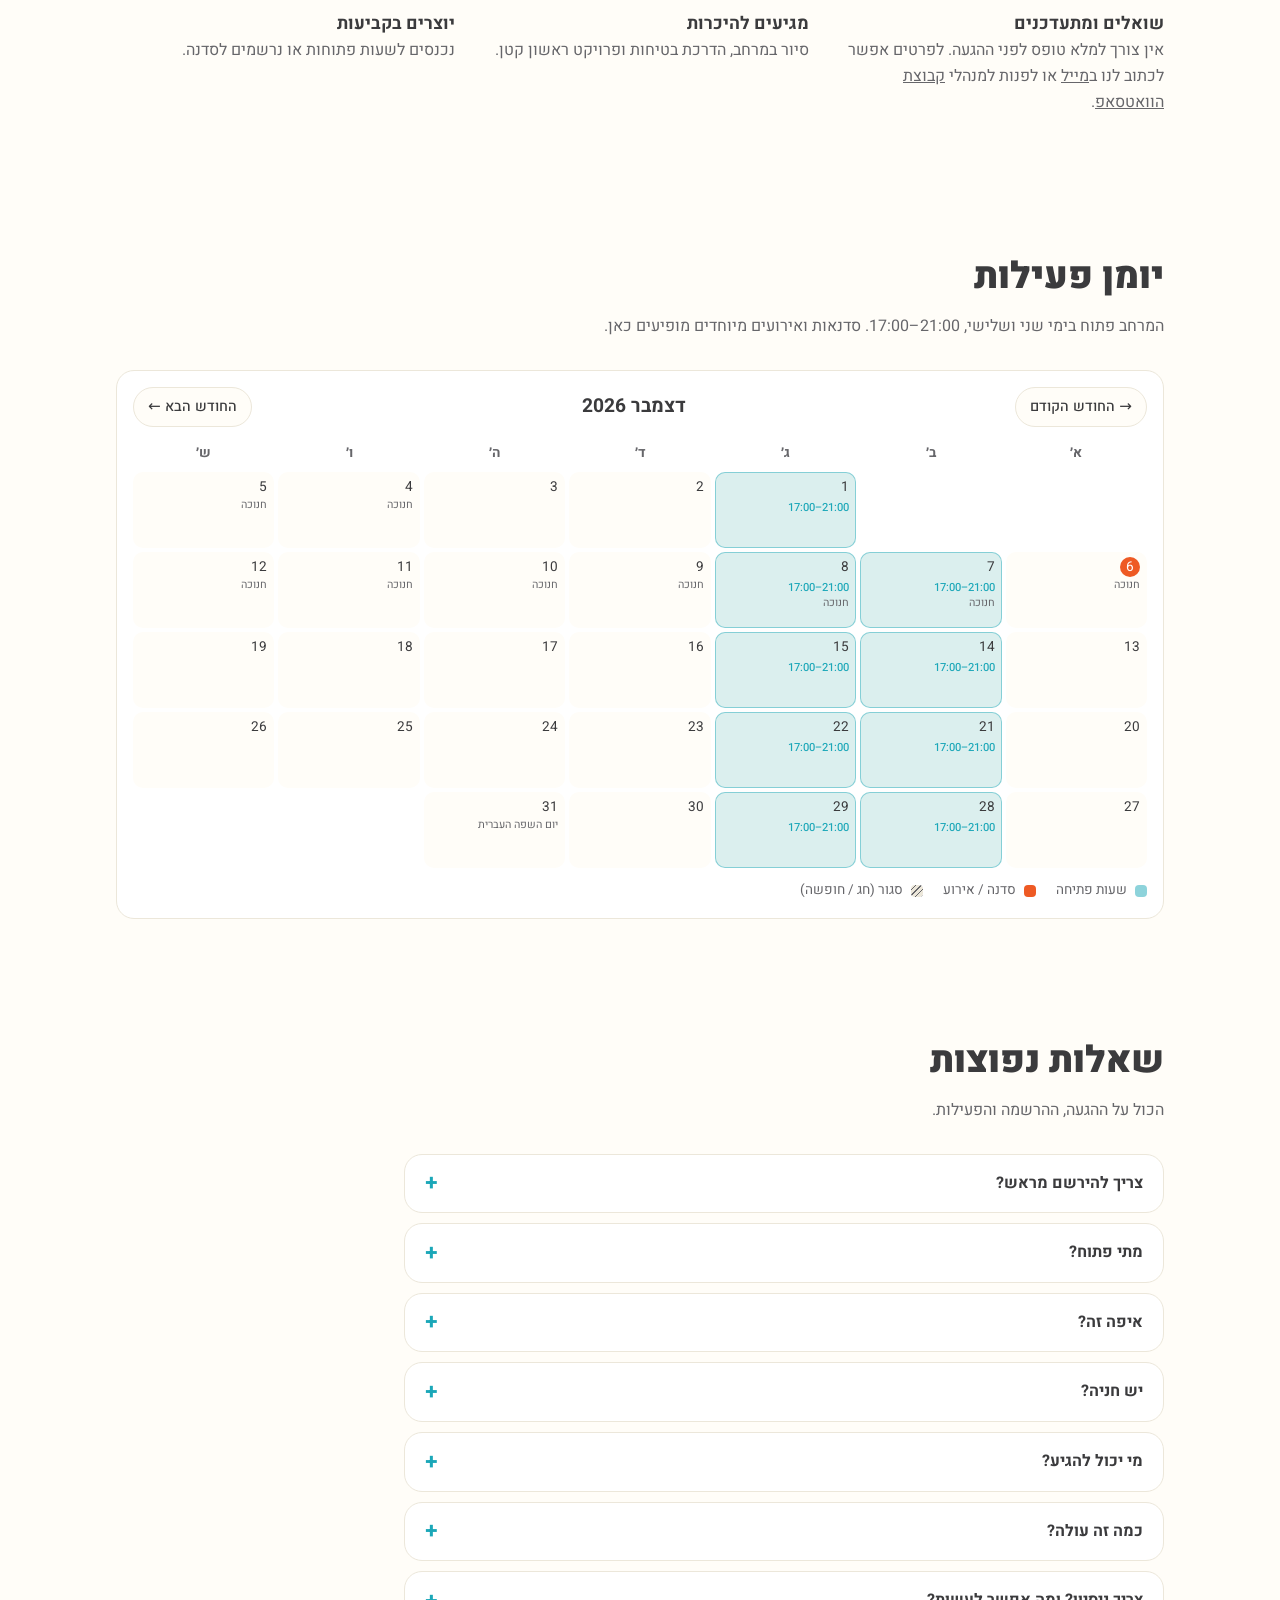
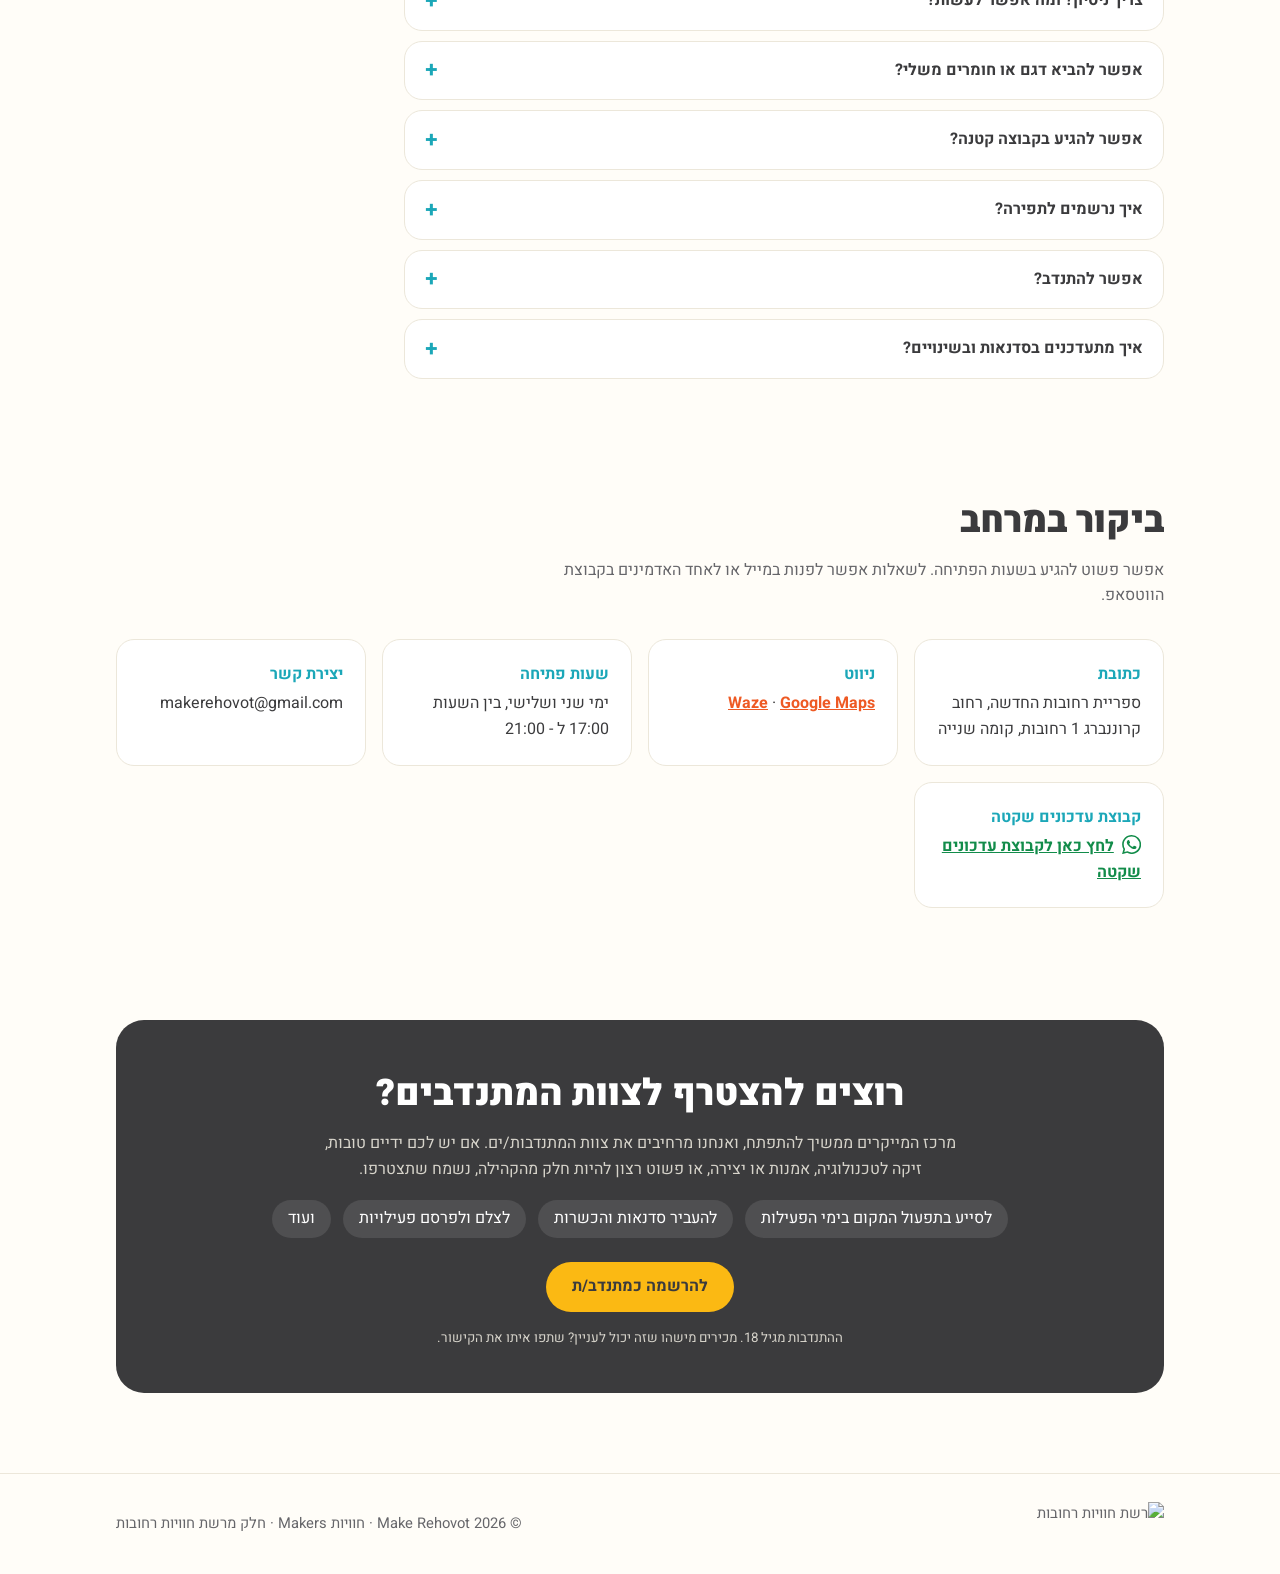
==== commit 195d2895: "Add volunteer sign-up band and FAQ entry in Hebrew and English Co-Authored-By: Claude Sonnet 5.5 <no" ====
--- a/index.html
+++ b/index.html
@@ -30,6 +30,7 @@
       <li><a href="#how">איך מצטרפים</a></li>
       <li><a href="#calendar">יומן</a></li>
       <li><a href="#faq">שאלות נפוצות</a></li>
+      <li><a href="#volunteer">התנדבות</a></li>
       <li><a href="#visit">ביקור</a></li>
     </ul>
     <div class="nav-end">
@@ -118,6 +119,7 @@
         <details><summary>אפשר להביא דגם או חומרים משלי?</summary><p>אפשר להביא דגמים משלכם, והצוות יעזור לוודא שהעיצוב מתאים להדפסה. מטעמי בטיחות משתמשים רק בחומרים של המרחב.</p></details>
         <details><summary>אפשר להגיע בקבוצה קטנה?</summary><p>כן. קבוצות קטנות מתאמות מראש ומגיעות יחד, וזה נכון גם לסדנאות. לתיאום כתבו לנו ב<a href="mailto:makerehovot@gmail.com">מייל</a> או לאחד מאדמיני <a href="https://chat.whatsapp.com/LFZ7ACzntqOEuRloNlXvlq?s=cl&p=a&iam=2" target="_blank" rel="noopener noreferrer">הקבוצה השקטה</a>.</p></details>
         <details><summary>איך נרשמים לתפירה?</summary><p>ממלאים את <a href="https://forms.gle/w5gVSBBZSxTtSxzA6" target="_blank" rel="noopener noreferrer">טופס ההרשמה</a> ונחזור אליכם. אפשר גם לכתוב לנו ב<a href="mailto:makerehovot@gmail.com">מייל</a> או לאחד מאדמיני <a href="https://chat.whatsapp.com/LFZ7ACzntqOEuRloNlXvlq?s=cl&p=a&iam=2" target="_blank" rel="noopener noreferrer">הקבוצה השקטה</a>.</p></details>
+        <details><summary>אפשר להתנדב?</summary><p>כן, נשמח. ההתנדבות מגיל 18. ממלאים את <a href="https://forms.gle/42RL2w34v4tENzy78" target="_blank" rel="noopener noreferrer">טופס ההרשמה למתנדבים</a> ונחזור אליכם.</p></details>
         <details><summary>איך מתעדכנים בסדנאות ובשינויים?</summary><p>ב<a href="#calendar">יומן</a> שבאתר ובקבוצה השקטה בוואטסאפ.</p></details>
       </div>
     </div>
@@ -136,6 +138,22 @@
       </div>
     </div>
   </section>
+  <section id="volunteer">
+    <div class="wrap">
+      <div class="band">
+        <h2>רוצים להצטרף לצוות המתנדבים?</h2>
+        <p>מרכז המייקרים ממשיך להתפתח, ואנחנו מרחיבים את צוות המתנדבות/ים. אם יש לכם ידיים טובות, זיקה לטכנולוגיה, אמנות או יצירה, או פשוט רצון להיות חלק מהקהילה, נשמח שתצטרפו.</p>
+        <ul>
+          <li>לסייע בתפעול המקום בימי הפעילות</li>
+          <li>להעביר סדנאות והכשרות</li>
+          <li>לצלם ולפרסם פעילויות</li>
+          <li>ועוד</li>
+        </ul>
+        <a class="btn" href="https://forms.gle/42RL2w34v4tENzy78" target="_blank" rel="noopener noreferrer">להרשמה כמתנדב/ת</a>
+        <small>ההתנדבות מגיל 18. מכירים מישהו שזה יכול לעניין? שתפו איתו את הקישור.</small>
+      </div>
+    </div>
+  </section>
 </main>
 
 <footer>
--- a/style.css
+++ b/style.css
@@ -174,3 +174,12 @@
 .open-badge::before { content: ""; width: 10px; height: 10px; border-radius: 50%; background: var(--ink-soft); }
 .open-badge.open::before { background: var(--green); box-shadow: 0 0 0 4px rgba(30, 143, 78, .2); }
 .map-link { color: var(--orange); font-weight: 700; }
+
+/* volunteer band */
+.band { background: #3b3b3d; color: #fff; border-radius: 28px; padding: 44px 28px; text-align: center; }
+.band h2 { color: #fff; }
+.band p { color: #d7d4cb; max-width: 40em; margin: 0 auto 18px; }
+.band ul { list-style: none; padding: 0; margin: 0 auto 24px; display: flex; flex-wrap: wrap; justify-content: center; gap: 8px 12px; }
+.band li { background: rgba(255, 255, 255, .1); border-radius: 999px; padding: 6px 16px; }
+.band .btn { background: var(--yellow); color: #3b3b3d; }
+.band small { display: block; margin-top: 16px; color: #d7d4cb; }
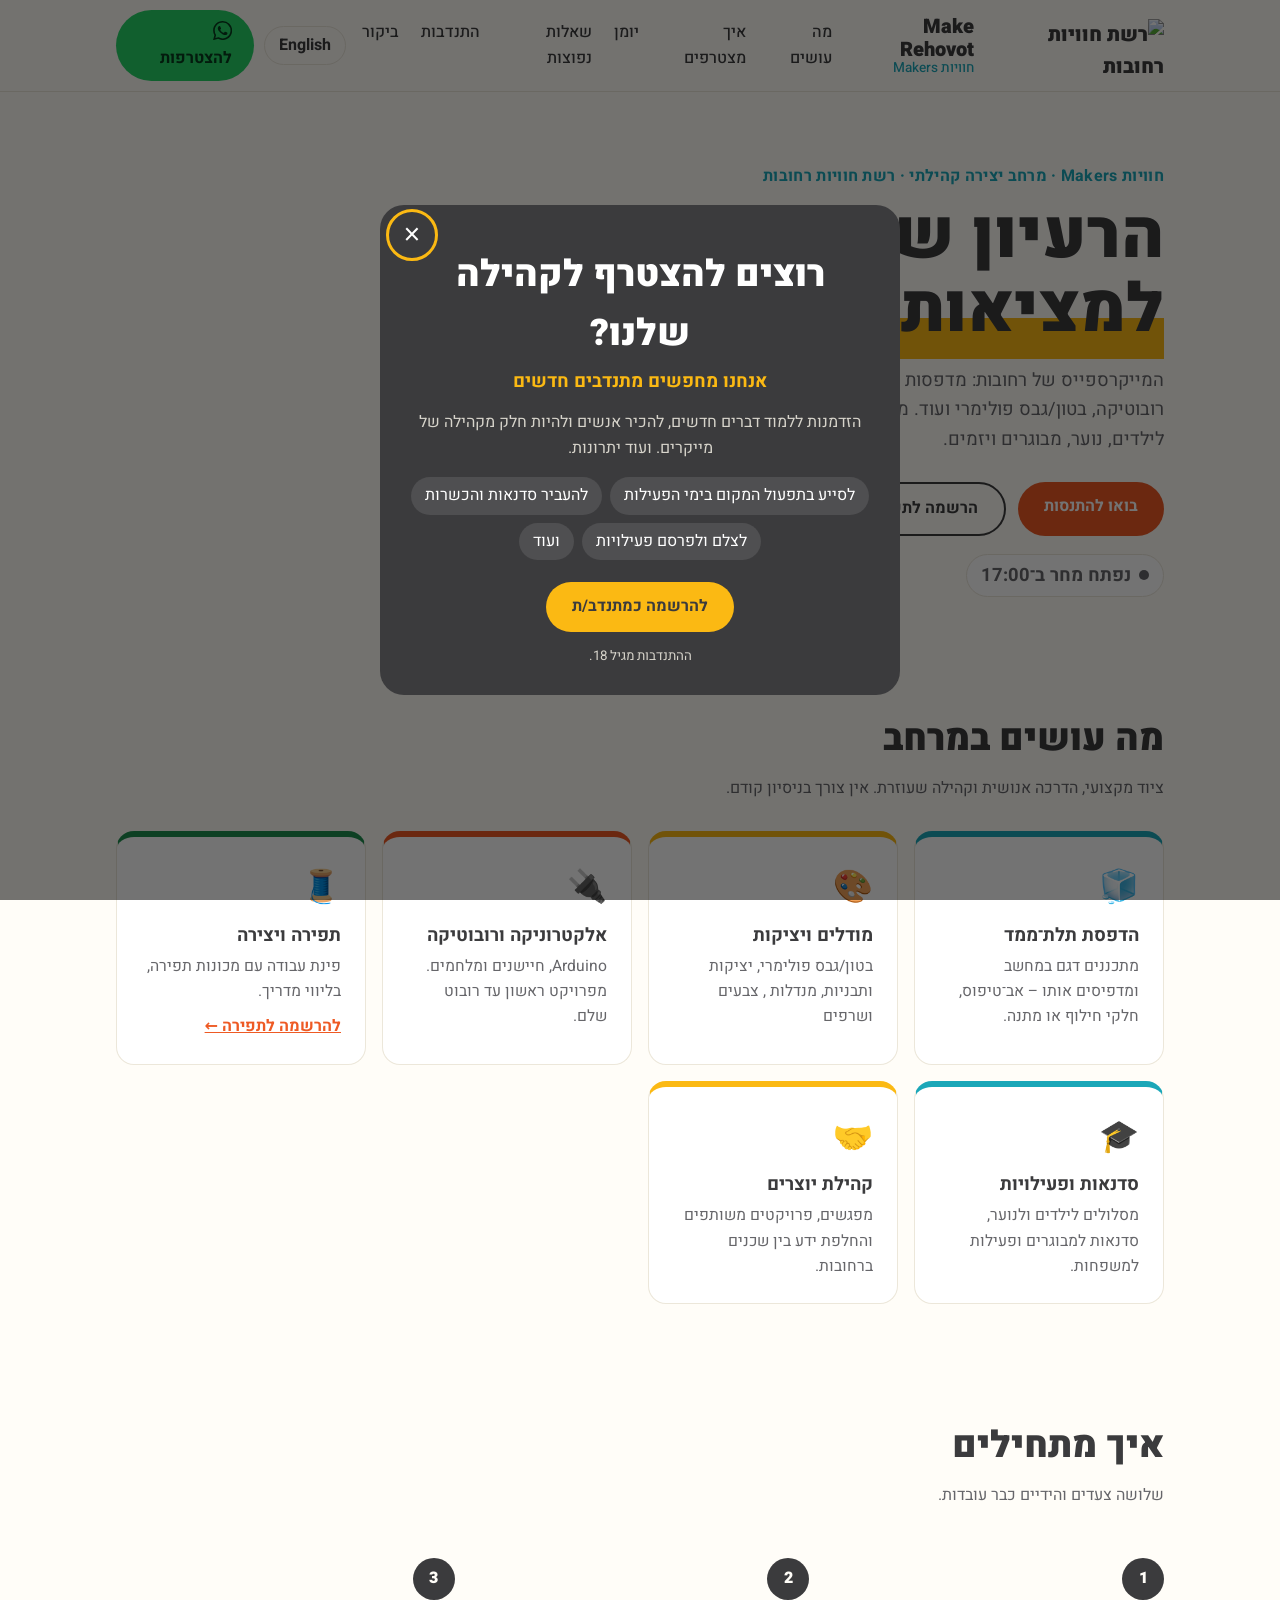
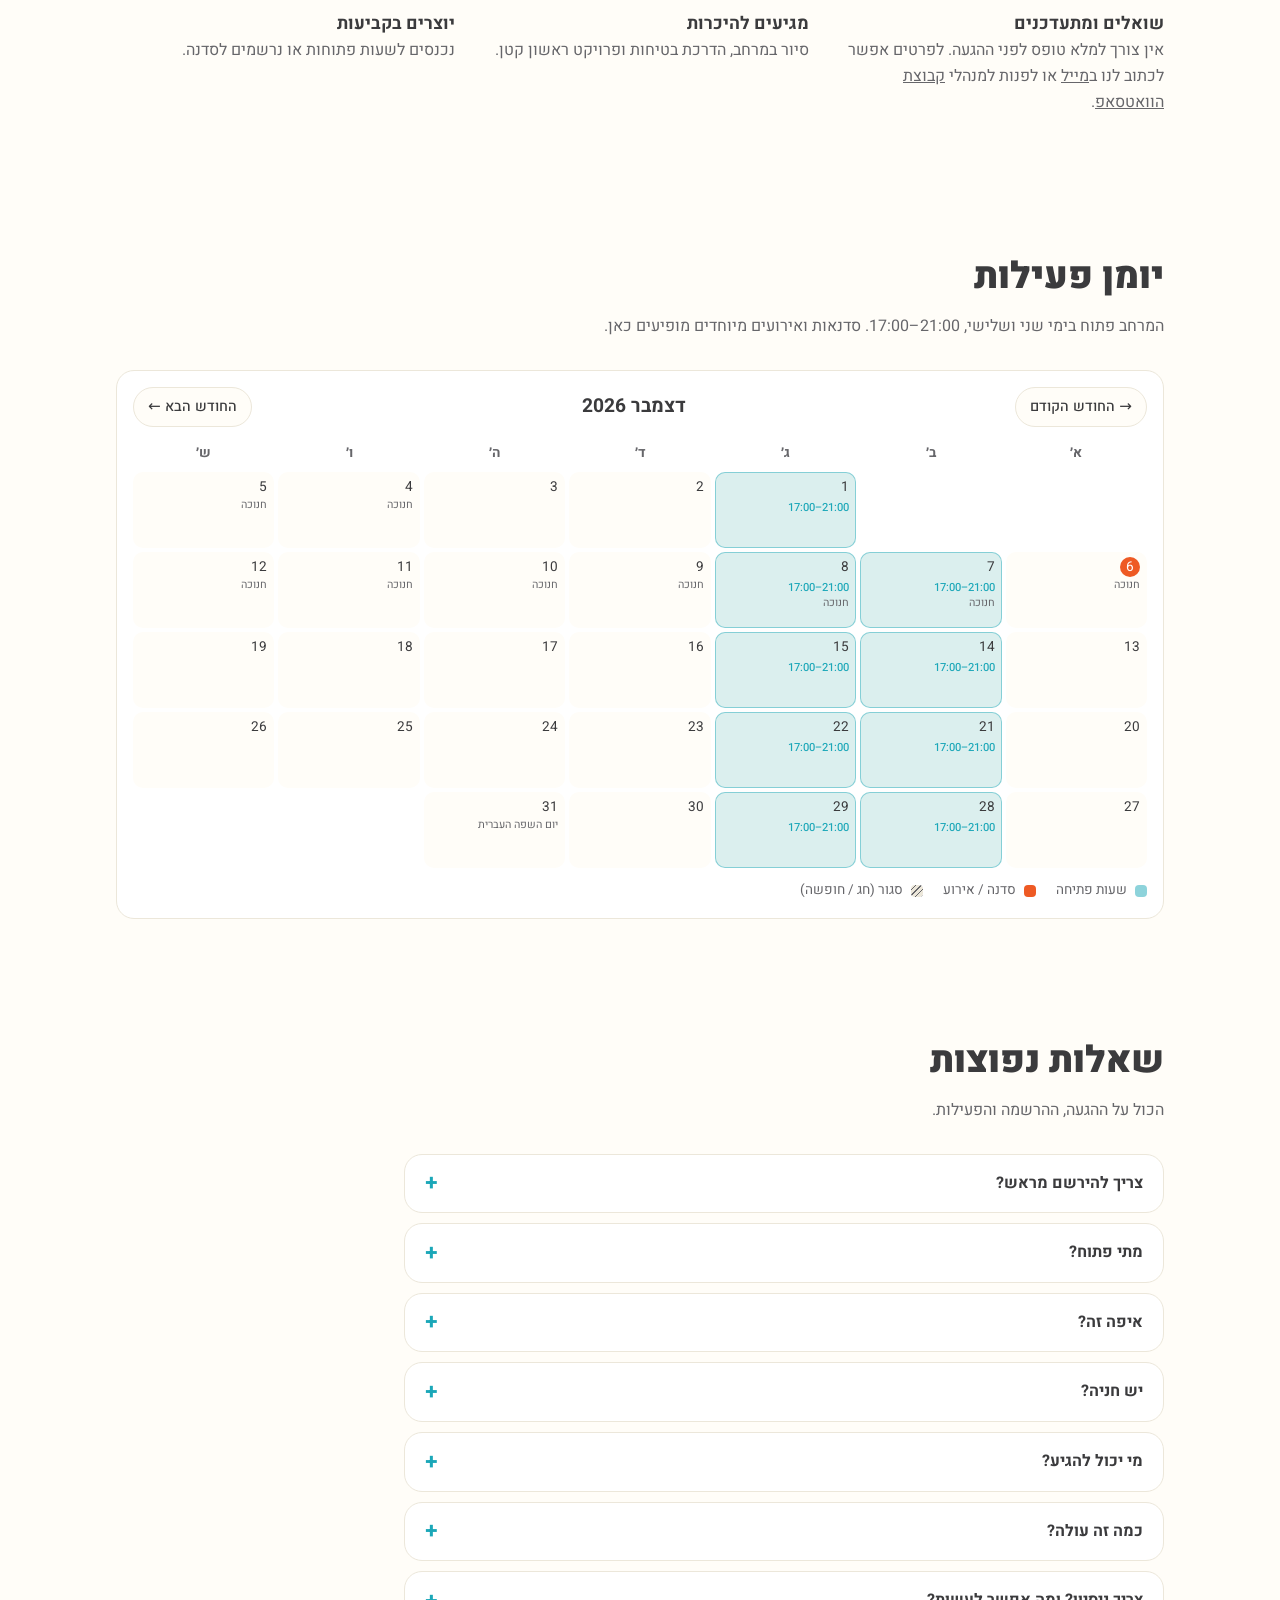
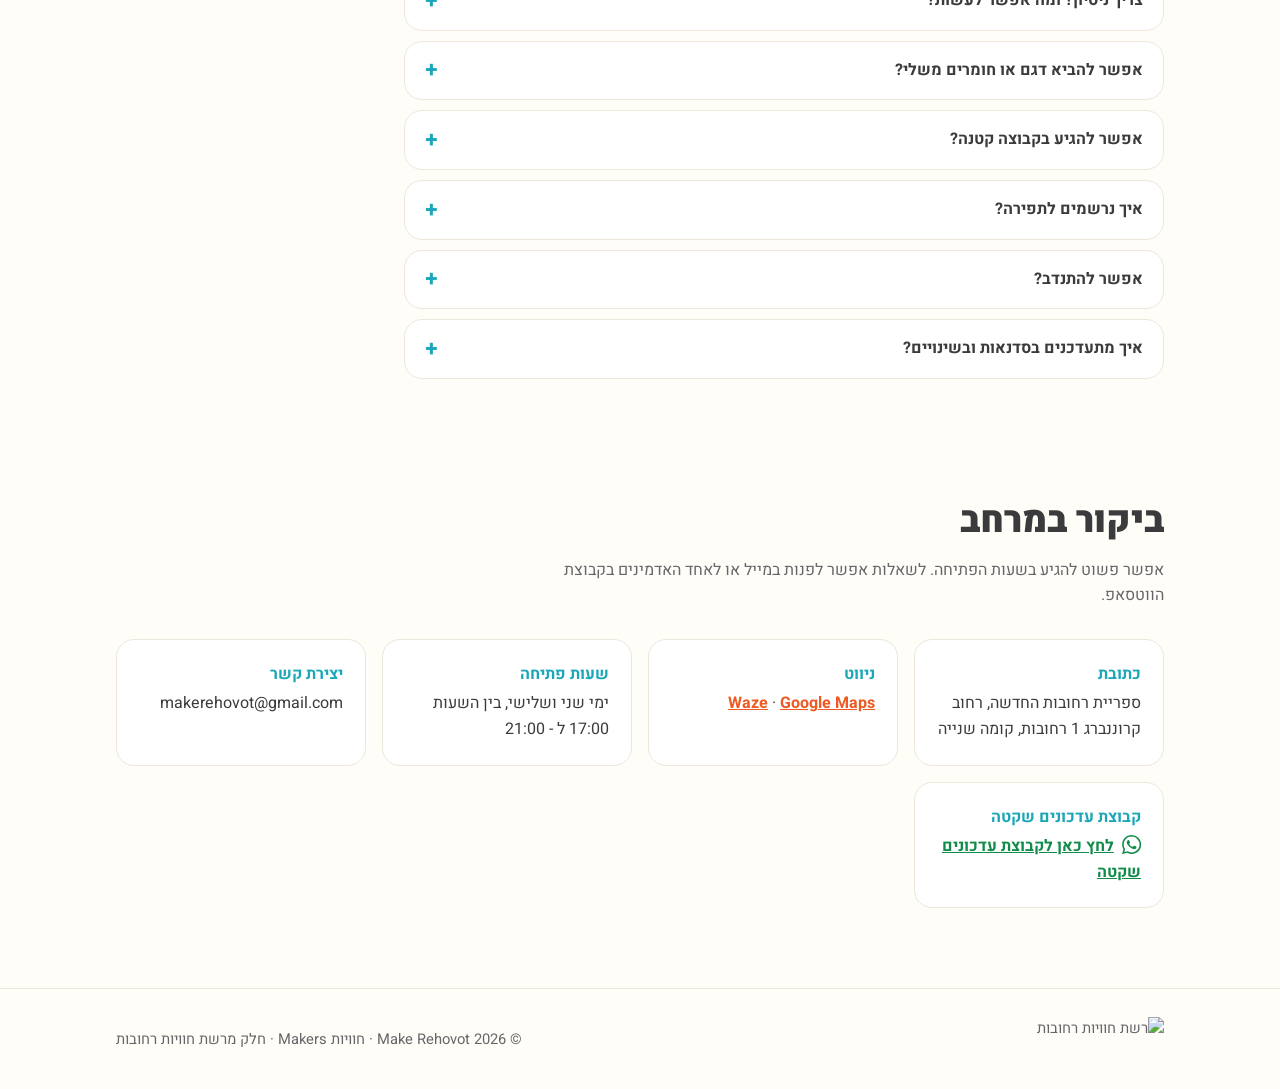
==== commit ac5c4540: "Turn volunteer band into an auto-opening popup Co-Authored-By: Claude Sonnet 5.5 <noreply@anthropic." ====
--- a/index.html
+++ b/index.html
@@ -30,7 +30,7 @@
       <li><a href="#how">איך מצטרפים</a></li>
       <li><a href="#calendar">יומן</a></li>
       <li><a href="#faq">שאלות נפוצות</a></li>
-      <li><a href="#volunteer">התנדבות</a></li>
+      <li><a href="https://forms.gle/42RL2w34v4tENzy78" data-volunteer target="_blank" rel="noopener noreferrer">התנדבות</a></li>
       <li><a href="#visit">ביקור</a></li>
     </ul>
     <div class="nav-end">
@@ -119,7 +119,7 @@
         <details><summary>אפשר להביא דגם או חומרים משלי?</summary><p>אפשר להביא דגמים משלכם, והצוות יעזור לוודא שהעיצוב מתאים להדפסה. מטעמי בטיחות משתמשים רק בחומרים של המרחב.</p></details>
         <details><summary>אפשר להגיע בקבוצה קטנה?</summary><p>כן. קבוצות קטנות מתאמות מראש ומגיעות יחד, וזה נכון גם לסדנאות. לתיאום כתבו לנו ב<a href="mailto:makerehovot@gmail.com">מייל</a> או לאחד מאדמיני <a href="https://chat.whatsapp.com/LFZ7ACzntqOEuRloNlXvlq?s=cl&p=a&iam=2" target="_blank" rel="noopener noreferrer">הקבוצה השקטה</a>.</p></details>
         <details><summary>איך נרשמים לתפירה?</summary><p>ממלאים את <a href="https://forms.gle/w5gVSBBZSxTtSxzA6" target="_blank" rel="noopener noreferrer">טופס ההרשמה</a> ונחזור אליכם. אפשר גם לכתוב לנו ב<a href="mailto:makerehovot@gmail.com">מייל</a> או לאחד מאדמיני <a href="https://chat.whatsapp.com/LFZ7ACzntqOEuRloNlXvlq?s=cl&p=a&iam=2" target="_blank" rel="noopener noreferrer">הקבוצה השקטה</a>.</p></details>
-        <details><summary>אפשר להתנדב?</summary><p>כן, נשמח. ההתנדבות מגיל 18. ממלאים את <a href="https://forms.gle/42RL2w34v4tENzy78" target="_blank" rel="noopener noreferrer">טופס ההרשמה למתנדבים</a> ונחזור אליכם.</p></details>
+        <details><summary>אפשר להתנדב?</summary><p>כן, נשמח. ההתנדבות מגיל 18. <a href="https://forms.gle/42RL2w34v4tENzy78" data-volunteer target="_blank" rel="noopener noreferrer">לפרטים ולהרשמה</a>, ונחזור אליכם.</p></details>
         <details><summary>איך מתעדכנים בסדנאות ובשינויים?</summary><p>ב<a href="#calendar">יומן</a> שבאתר ובקבוצה השקטה בוואטסאפ.</p></details>
       </div>
     </div>
@@ -138,22 +138,6 @@
       </div>
     </div>
   </section>
-  <section id="volunteer">
-    <div class="wrap">
-      <div class="band">
-        <h2>רוצים להצטרף לצוות המתנדבים?</h2>
-        <p>מרכז המייקרים ממשיך להתפתח, ואנחנו מרחיבים את צוות המתנדבות/ים. אם יש לכם ידיים טובות, זיקה לטכנולוגיה, אמנות או יצירה, או פשוט רצון להיות חלק מהקהילה, נשמח שתצטרפו.</p>
-        <ul>
-          <li>לסייע בתפעול המקום בימי הפעילות</li>
-          <li>להעביר סדנאות והכשרות</li>
-          <li>לצלם ולפרסם פעילויות</li>
-          <li>ועוד</li>
-        </ul>
-        <a class="btn" href="https://forms.gle/42RL2w34v4tENzy78" target="_blank" rel="noopener noreferrer">להרשמה כמתנדב/ת</a>
-        <small>ההתנדבות מגיל 18. מכירים מישהו שזה יכול לעניין? שתפו איתו את הקישור.</small>
-      </div>
-    </div>
-  </section>
 </main>
 
 <footer>
@@ -163,6 +147,22 @@
   </div>
 </footer>
 
+<dialog id="volunteer-dialog" class="vol" aria-labelledby="vol-title">
+  <button type="button" class="vol-close" aria-label="סגירה">×</button>
+  <h2 id="vol-title">רוצים להצטרף לקהילה שלנו?</h2>
+  <p class="vol-sub">אנחנו מחפשים מתנדבים חדשים</p>
+  <p>הזדמנות ללמוד דברים חדשים, להכיר אנשים ולהיות חלק מקהילה של מייקרים. ועוד יתרונות.</p>
+  <ul>
+    <li>לסייע בתפעול המקום בימי הפעילות</li>
+    <li>להעביר סדנאות והכשרות</li>
+    <li>לצלם ולפרסם פעילויות</li>
+    <li>ועוד</li>
+  </ul>
+  <a class="btn" href="https://forms.gle/42RL2w34v4tENzy78" target="_blank" rel="noopener noreferrer">להרשמה כמתנדב/ת</a>
+  <small>ההתנדבות מגיל 18.</small>
+</dialog>
+
 <script src="calendar.js"></script>
+<script src="volunteer.js"></script>
 </body>
 </html>
--- a/style.css
+++ b/style.css
@@ -175,11 +175,16 @@
 .open-badge.open::before { background: var(--green); box-shadow: 0 0 0 4px rgba(30, 143, 78, .2); }
 .map-link { color: var(--orange); font-weight: 700; }
 
-/* volunteer band */
-.band { background: #3b3b3d; color: #fff; border-radius: 28px; padding: 44px 28px; text-align: center; }
-.band h2 { color: #fff; }
-.band p { color: #d7d4cb; max-width: 40em; margin: 0 auto 18px; }
-.band ul { list-style: none; padding: 0; margin: 0 auto 24px; display: flex; flex-wrap: wrap; justify-content: center; gap: 8px 12px; }
-.band li { background: rgba(255, 255, 255, .1); border-radius: 999px; padding: 6px 16px; }
-.band .btn { background: var(--yellow); color: #3b3b3d; }
-.band small { display: block; margin-top: 16px; color: #d7d4cb; }
+/* volunteer popup */
+.vol { border: 0; border-radius: 24px; padding: 40px 28px 28px; width: min(520px, calc(100% - 32px)); max-height: calc(100% - 32px); overflow: auto; background: #3b3b3d; color: #fff; text-align: center; margin: auto; }
+.vol::backdrop { background: rgba(0, 0, 0, .55); }
+.vol h2 { color: #fff; margin-bottom: 4px; }
+.vol .vol-sub { font-size: 1.15rem; font-weight: 700; color: var(--yellow); margin-bottom: 14px; }
+.vol p { color: #d7d4cb; margin: 0 auto 16px; }
+.vol ul { list-style: none; padding: 0; margin: 0 0 22px; display: flex; flex-wrap: wrap; justify-content: center; gap: 8px; }
+.vol li { background: rgba(255, 255, 255, .1); border-radius: 999px; padding: 6px 14px; }
+.vol .btn { background: var(--yellow); color: #3b3b3d; }
+.vol small { display: block; margin-top: 14px; color: #d7d4cb; }
+.vol-close { position: absolute; inset-block-start: 10px; inset-inline-end: 12px; width: 40px; height: 40px; border: 0; border-radius: 50%; background: transparent; color: #fff; font-size: 1.8rem; line-height: 1; cursor: pointer; }
+.vol-close:hover { background: rgba(255, 255, 255, .15); }
+.vol :focus-visible { outline: 3px solid var(--yellow); outline-offset: 3px; }
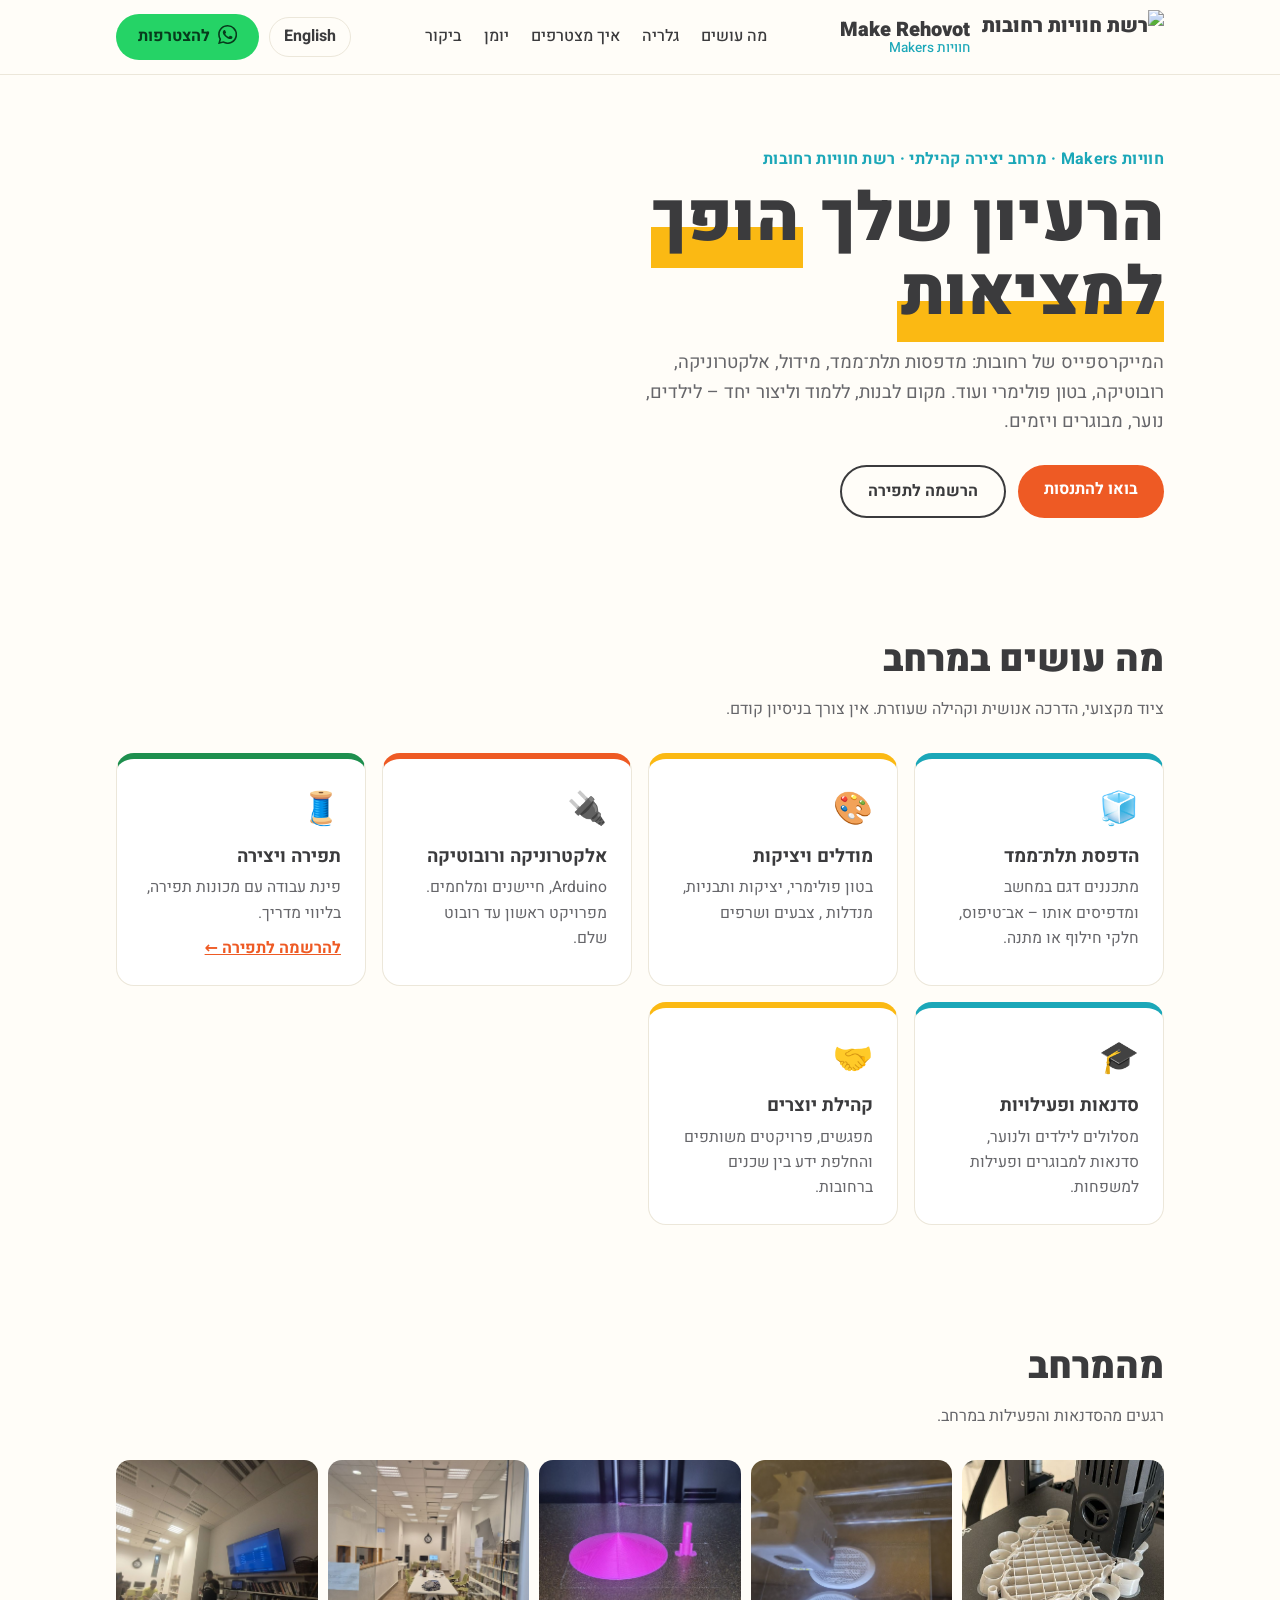
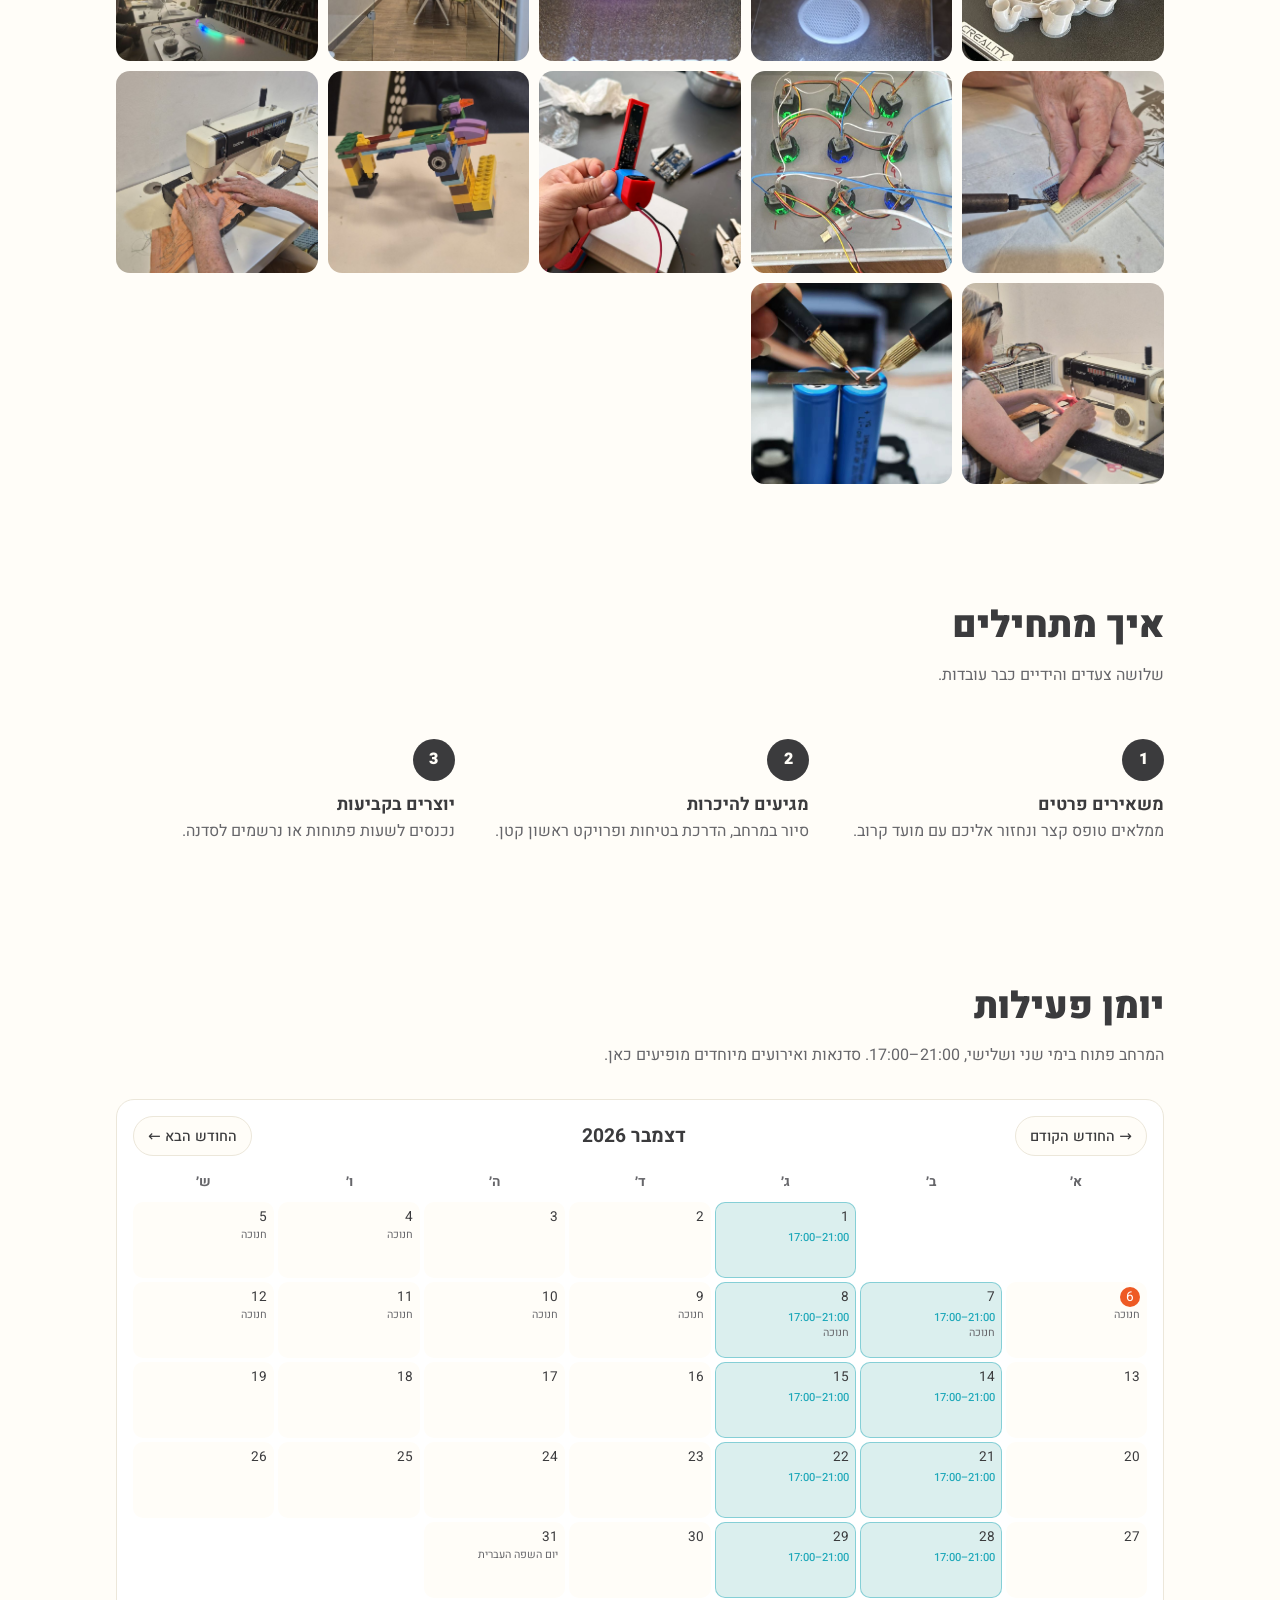
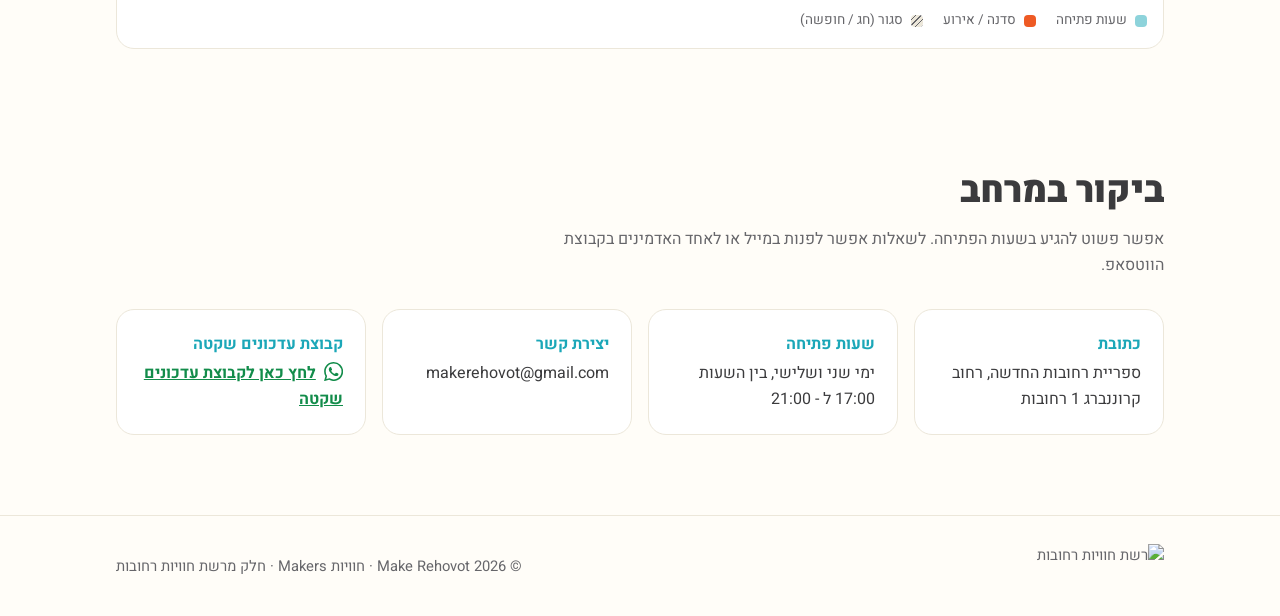
==== commit 294a808d: "Add photo gallery to Hebrew and English pages 12 photos of the space and its equipment, with a click" ====
--- a/index.html
+++ b/index.html
@@ -27,10 +27,9 @@
     </a>
     <ul>
       <li><a href="#what">מה עושים</a></li>
+      <li><a href="#gallery">גלריה</a></li>
       <li><a href="#how">איך מצטרפים</a></li>
       <li><a href="#calendar">יומן</a></li>
-      <li><a href="#faq">שאלות נפוצות</a></li>
-      <li><a href="https://forms.gle/42RL2w34v4tENzy78" data-volunteer target="_blank" rel="noopener noreferrer">התנדבות</a></li>
       <li><a href="#visit">ביקור</a></li>
     </ul>
     <div class="nav-end">
@@ -45,12 +44,11 @@
     <div>
       <div class="eyebrow">חוויות Makers · מרחב יצירה קהילתי · רשת חוויות רחובות</div>
       <h1>הרעיון שלך <mark>הופך למציאות</mark></h1>
-      <p>המייקרספייס של רחובות: מדפסות תלת־ממד, מידול, אלקטרוניקה, רובוטיקה, בטון/גבס פולימרי ועוד. מקום לבנות, ללמוד וליצור יחד – לילדים, נוער, מבוגרים ויזמים.</p>
+      <p>המייקרספייס של רחובות: מדפסות תלת־ממד, מידול, אלקטרוניקה, רובוטיקה, בטון פולימרי ועוד. מקום לבנות, ללמוד וליצור יחד – לילדים, נוער, מבוגרים ויזמים.</p>
       <div class="cta">
         <a class="btn" href="#visit">בואו להתנסות</a>
         <a class="btn ghost" href="https://forms.gle/w5gVSBBZSxTtSxzA6" target="_blank" rel="noopener">הרשמה לתפירה</a>
       </div>
-      <p class="open-badge" id="open-now" role="status" hidden></p>
     </div>
     <div class="blocks" aria-hidden="true">
       <span></span><span></span><span></span><span></span><span></span><span></span><span></span><span></span><span></span>
@@ -63,7 +61,7 @@
       <p class="lead">ציוד מקצועי, הדרכה אנושית וקהילה שעוזרת. אין צורך בניסיון קודם.</p>
       <div class="grid">
         <article class="card"><span class="icon">🧊</span><h3>הדפסת תלת־ממד</h3><p>מתכננים דגם במחשב ומדפיסים אותו – אב־טיפוס, חלקי חילוף או מתנה.</p></article>
-        <article class="card"><span class="icon">🎨</span><h3>מודלים ויציקות</h3><p>בטון/גבס פולימרי, יציקות ותבניות, מנדלות , צבעים ושרפים</p></article>
+        <article class="card"><span class="icon">🎨</span><h3>מודלים ויציקות</h3><p>בטון פולימרי, יציקות ותבניות, מנדלות , צבעים ושרפים</p></article>
         <article class="card"><span class="icon">🔌</span><h3>אלקטרוניקה ורובוטיקה</h3><p>Arduino, חיישנים ומלחמים. מפרויקט ראשון עד רובוט שלם.</p></article>
         <article class="card"><span class="icon">🧵</span><h3>תפירה ויצירה</h3><p>פינת עבודה עם מכונות תפירה, בליווי מדריך.</p><a href="https://forms.gle/w5gVSBBZSxTtSxzA6" target="_blank" rel="noopener">להרשמה לתפירה ←</a></article>
         <article class="card"><span class="icon">🎓</span><h3>סדנאות ופעילויות</h3><p>מסלולים לילדים ולנוער, סדנאות למבוגרים ופעילות למשפחות.</p></article>
@@ -72,12 +70,35 @@
     </div>
   </section>
 
+  <section id="gallery">
+    <div class="wrap">
+      <h2>מהמרחב</h2>
+      <p class="lead">רגעים מהסדנאות והפעילות במרחב.</p>
+      <div class="gallery">
+        <button type="button" class="shot"><img src="assets/photos/3d-printer-creality.jpg" alt="מדפסת תלת־ממד מדפיסה מבנה לבן" loading="lazy"></button>
+        <button type="button" class="shot"><img src="assets/photos/3d-printing-mesh.jpg" alt="הדפסת שתי רשתות עגולות" loading="lazy"></button>
+        <button type="button" class="shot"><img src="assets/photos/3d-printing-pink.jpg" alt="הדפסה בצבע ורוד על משטח ההדפסה" loading="lazy"></button>
+        <button type="button" class="shot"><img src="assets/photos/the-space.jpg" alt="מבט אל המרחב מבעד לדלת הזכוכית" loading="lazy"></button>
+        <button type="button" class="shot"><img src="assets/photos/led-demo.jpg" alt="הדגמת פס לדים צבעוני בסדנה" loading="lazy"></button>
+        <button type="button" class="shot"><img src="assets/photos/soldering.jpg" alt="הלחמה על לוח ניסוי" loading="lazy"></button>
+        <button type="button" class="shot"><img src="assets/photos/wiring-buttons.jpg" alt="חיווט כפתורים מוארים בקופסה" loading="lazy"></button>
+        <button type="button" class="shot"><img src="assets/photos/electronics-project.jpg" alt="פרויקט אלקטרוניקה עם Arduino" loading="lazy"></button>
+        <button type="button" class="shot"><img src="assets/photos/lego-creation.jpg" alt="יצירת לגו צבעונית עם גלגל" loading="lazy"></button>
+        <button type="button" class="shot"><img src="assets/photos/sewing-1.jpg" alt="תפירה במכונת תפירה" loading="lazy"></button>
+        <button type="button" class="shot"><img src="assets/photos/sewing-2.jpg" alt="תפירה בליווי מדריכה" loading="lazy"></button>
+        <button type="button" class="shot"><img src="assets/photos/battery-spot-welding.jpg" alt="ריתוך נקודתי לסוללות ליתיום" loading="lazy"></button>
+      </div>
+    </div>
+  </section>
+
+  <dialog id="lightbox"><button type="button" aria-label="סגירה">×</button><img alt=""></dialog>
+
   <section id="how">
     <div class="wrap">
       <h2>איך מתחילים</h2>
       <p class="lead">שלושה צעדים והידיים כבר עובדות.</p>
       <ol class="steps">
-        <li><h3>שואלים ומתעדכנים</h3><p>אין צורך למלא טופס לפני ההגעה. לפרטים אפשר לכתוב לנו ב<a href="mailto:makerehovot@gmail.com">מייל</a> או לפנות למנהלי <a href="https://chat.whatsapp.com/LFZ7ACzntqOEuRloNlXvlq?s=cl&p=a&iam=2" target="_blank" rel="noopener noreferrer">קבוצת הוואטסאפ</a>.</p></li>
+        <li><h3>משאירים פרטים</h3><p>ממלאים טופס קצר ונחזור אליכם עם מועד קרוב.</p></li>
         <li><h3>מגיעים להיכרות</h3><p>סיור במרחב, הדרכת בטיחות ופרויקט ראשון קטן.</p></li>
         <li><h3>יוצרים בקביעות</h3><p>נכנסים לשעות פתוחות או נרשמים לסדנה.</p></li>
       </ol>
@@ -104,34 +125,12 @@
     </div>
   </section>
 
-  <section id="faq">
-    <div class="wrap">
-      <h2>שאלות נפוצות</h2>
-      <p class="lead">הכול על ההגעה, ההרשמה והפעילות.</p>
-      <div class="faq">
-        <details><summary>צריך להירשם מראש?</summary><p>לא. אפשר פשוט להגיע בשעות הפתיחה, בלי למלא טופס. (הטופס הוא רק להרשמה לתפירה.) לשאלות אפשר לכתוב לנו ב<a href="mailto:makerehovot@gmail.com">מייל</a> או לאחד מאדמיני <a href="https://chat.whatsapp.com/LFZ7ACzntqOEuRloNlXvlq?s=cl&p=a&iam=2" target="_blank" rel="noopener noreferrer">הקבוצה השקטה</a> בוואטסאפ.</p></details>
-        <details><summary>מתי פתוח?</summary><p>ימי שני ושלישי, <bdi dir="ltr">17:00–21:00</bdi>. הספרייה נסגרת ב־<bdi dir="ltr">19:00</bdi>. אחרי השעה הזאת מקישים על דלת הכניסה ומחכים שמתנדב יפתח.</p></details>
-        <details><summary>איפה זה?</summary><p>קרוננברג 1, רחובות, ספריית רחובות החדשה, קומה שנייה.</p></details>
-        <details><summary>יש חניה?</summary><p>כן, החניון שמול הספרייה חינמי.</p></details>
-        <details><summary>מי יכול להגיע?</summary><p>כולם. ילדים מתחת לגיל 13 מגיעים עם הורה או מבוגר מלווה, שהוא משתתף פעיל ומלווה את הילד בפעילות. המרחב הוא מקום ליצירה משותפת, ולא חוג או שירות שמירה על ילדים. מגיל 13 אפשר להגיע לבד.</p></details>
-        <details><summary>כמה זה עולה?</summary><p>הכניסה חופשית, וכרגע גם הדפסות קטנות ללא תשלום.</p></details>
-        <details><summary>צריך ניסיון? ומה אפשר לעשות?</summary><p>לא צריך ניסיון. אפשר להתנסות באלקטרוניקה, במידול והדפסת תלת־ממד, בתכנות וב־AI, ולקבל ליווי וייעוץ לפרויקטים אישיים. הציוד משמש בהדרכת מתנדב.</p></details>
-        <details><summary>אפשר להביא דגם או חומרים משלי?</summary><p>אפשר להביא דגמים משלכם, והצוות יעזור לוודא שהעיצוב מתאים להדפסה. מטעמי בטיחות משתמשים רק בחומרים של המרחב.</p></details>
-        <details><summary>אפשר להגיע בקבוצה קטנה?</summary><p>כן. קבוצות קטנות מתאמות מראש ומגיעות יחד, וזה נכון גם לסדנאות. לתיאום כתבו לנו ב<a href="mailto:makerehovot@gmail.com">מייל</a> או לאחד מאדמיני <a href="https://chat.whatsapp.com/LFZ7ACzntqOEuRloNlXvlq?s=cl&p=a&iam=2" target="_blank" rel="noopener noreferrer">הקבוצה השקטה</a>.</p></details>
-        <details><summary>איך נרשמים לתפירה?</summary><p>ממלאים את <a href="https://forms.gle/w5gVSBBZSxTtSxzA6" target="_blank" rel="noopener noreferrer">טופס ההרשמה</a> ונחזור אליכם. אפשר גם לכתוב לנו ב<a href="mailto:makerehovot@gmail.com">מייל</a> או לאחד מאדמיני <a href="https://chat.whatsapp.com/LFZ7ACzntqOEuRloNlXvlq?s=cl&p=a&iam=2" target="_blank" rel="noopener noreferrer">הקבוצה השקטה</a>.</p></details>
-        <details><summary>אפשר להתנדב?</summary><p>כן, נשמח. ההתנדבות מגיל 18. <a href="https://forms.gle/42RL2w34v4tENzy78" data-volunteer target="_blank" rel="noopener noreferrer">לפרטים ולהרשמה</a>, ונחזור אליכם.</p></details>
-        <details><summary>איך מתעדכנים בסדנאות ובשינויים?</summary><p>ב<a href="#calendar">יומן</a> שבאתר ובקבוצה השקטה בוואטסאפ.</p></details>
-      </div>
-    </div>
-  </section>
-
   <section id="visit">
     <div class="wrap">
       <h2>ביקור במרחב</h2>
       <p class="lead">אפשר פשוט להגיע בשעות הפתיחה. לשאלות אפשר לפנות במייל או לאחד האדמינים בקבוצת הווטסאפ.</p>
       <div class="info">
-        <div><b>כתובת</b>ספריית רחובות החדשה, רחוב קרוננברג 1 רחובות, קומה שנייה</div>
-        <div><b>ניווט</b><a class="map-link" href="https://waze.com/ul?q=Kronenberg%201%20Rehovot&navigate=yes" target="_blank" rel="noopener noreferrer">Waze</a> · <a class="map-link" href="https://www.google.com/maps/search/?api=1&query=Kronenberg+1+Rehovot" target="_blank" rel="noopener noreferrer">Google Maps</a></div>
+        <div><b>כתובת</b>ספריית רחובות החדשה, רחוב קרוננברג 1 רחובות</div>
         <div><b>שעות פתיחה</b>ימי שני ושלישי, בין השעות 17:00 ל - 21:00</div>
         <div><b>יצירת קשר</b>makerehovot@gmail.com</div> 
         <div><b>קבוצת עדכונים שקטה</b><a class="wa-link" href="https://chat.whatsapp.com/LFZ7ACzntqOEuRloNlXvlq?s=cl&p=a&iam=2" target="_blank" rel="noopener noreferrer"><svg class="wa-icon" aria-hidden="true"><use href="#wa"/></svg>לחץ כאן לקבוצת עדכונים שקטה</a></div>
@@ -147,22 +146,7 @@
   </div>
 </footer>
 
-<dialog id="volunteer-dialog" class="vol" aria-labelledby="vol-title">
-  <button type="button" class="vol-close" aria-label="סגירה">×</button>
-  <h2 id="vol-title">רוצים להצטרף לקהילה שלנו?</h2>
-  <p class="vol-sub">אנחנו מחפשים מתנדבים חדשים</p>
-  <p>הזדמנות ללמוד דברים חדשים, להכיר אנשים ולהיות חלק מקהילה של מייקרים. ועוד יתרונות.</p>
-  <ul>
-    <li>לסייע בתפעול המקום בימי הפעילות</li>
-    <li>להעביר סדנאות והכשרות</li>
-    <li>לצלם ולפרסם פעילויות</li>
-    <li>ועוד</li>
-  </ul>
-  <a class="btn" href="https://forms.gle/42RL2w34v4tENzy78" target="_blank" rel="noopener noreferrer">להרשמה כמתנדב/ת</a>
-  <small>ההתנדבות מגיל 18.</small>
-</dialog>
-
 <script src="calendar.js"></script>
-<script src="volunteer.js"></script>
+<script src="gallery.js"></script>
 </body>
 </html>
--- a/style.css
+++ b/style.css
@@ -157,34 +157,12 @@
 footer .wrap { display: flex; align-items: center; justify-content: space-between; flex-wrap: wrap; gap: 12px; }
 footer img { height: 44px; }
 
-/* faq */
-.faq { display: grid; gap: 10px; max-width: 760px; }
-.faq details { background: var(--card); border: 1px solid var(--line); border-radius: var(--radius); padding: 0 20px; }
-.faq summary { cursor: pointer; font-weight: 700; padding-block: 16px; list-style: none; display: flex; justify-content: space-between; gap: 12px; align-items: center; }
-.faq summary::-webkit-details-marker { display: none; }
-.faq summary::after { content: "+"; font-size: 1.4rem; line-height: 1; color: var(--teal); flex: none; }
-.faq details[open] summary::after { content: "\2212"; }
-.faq summary:focus-visible { outline: 3px solid var(--teal); outline-offset: 2px; border-radius: 8px; }
-.faq details p { color: var(--ink-soft); padding-bottom: 16px; }
-.faq details a { color: var(--orange); font-weight: 700; }
-
-/* open-now badge + directions */
-.open-badge { display: inline-flex; align-items: center; gap: 8px; margin-top: 18px; font-weight: 700; padding: 6px 14px; border-radius: 999px; background: var(--card); border: 1px solid var(--line); }
-.open-badge[hidden] { display: none; }
-.open-badge::before { content: ""; width: 10px; height: 10px; border-radius: 50%; background: var(--ink-soft); }
-.open-badge.open::before { background: var(--green); box-shadow: 0 0 0 4px rgba(30, 143, 78, .2); }
-.map-link { color: var(--orange); font-weight: 700; }
-
-/* volunteer popup */
-.vol { border: 0; border-radius: 24px; padding: 40px 28px 28px; width: min(520px, calc(100% - 32px)); max-height: calc(100% - 32px); overflow: auto; background: #3b3b3d; color: #fff; text-align: center; margin: auto; }
-.vol::backdrop { background: rgba(0, 0, 0, .55); }
-.vol h2 { color: #fff; margin-bottom: 4px; }
-.vol .vol-sub { font-size: 1.15rem; font-weight: 700; color: var(--yellow); margin-bottom: 14px; }
-.vol p { color: #d7d4cb; margin: 0 auto 16px; }
-.vol ul { list-style: none; padding: 0; margin: 0 0 22px; display: flex; flex-wrap: wrap; justify-content: center; gap: 8px; }
-.vol li { background: rgba(255, 255, 255, .1); border-radius: 999px; padding: 6px 14px; }
-.vol .btn { background: var(--yellow); color: #3b3b3d; }
-.vol small { display: block; margin-top: 14px; color: #d7d4cb; }
-.vol-close { position: absolute; inset-block-start: 10px; inset-inline-end: 12px; width: 40px; height: 40px; border: 0; border-radius: 50%; background: transparent; color: #fff; font-size: 1.8rem; line-height: 1; cursor: pointer; }
-.vol-close:hover { background: rgba(255, 255, 255, .15); }
-.vol :focus-visible { outline: 3px solid var(--yellow); outline-offset: 3px; }
+/* gallery */
+.gallery { display: grid; grid-template-columns: repeat(auto-fill, minmax(170px, 1fr)); gap: 10px; }
+.gallery .shot { padding: 0; border: 0; border-radius: 14px; overflow: hidden; cursor: zoom-in; aspect-ratio: 1; background: var(--line); }
+.gallery .shot img { width: 100%; height: 100%; object-fit: cover; display: block; transition: transform .3s ease; }
+.gallery .shot:hover img { transform: scale(1.05); }
+#lightbox { border: 0; padding: 0; background: transparent; max-width: 96vw; max-height: 96vh; margin: auto; }
+#lightbox::backdrop { background: rgba(0, 0, 0, .8); }
+#lightbox img { display: block; max-width: 96vw; max-height: 92vh; border-radius: 12px; }
+#lightbox button { position: absolute; top: 8px; inset-inline-end: 8px; width: 40px; height: 40px; border-radius: 50%; border: 0; background: rgba(0, 0, 0, .6); color: #fff; font-size: 1.6rem; line-height: 1; cursor: pointer; }
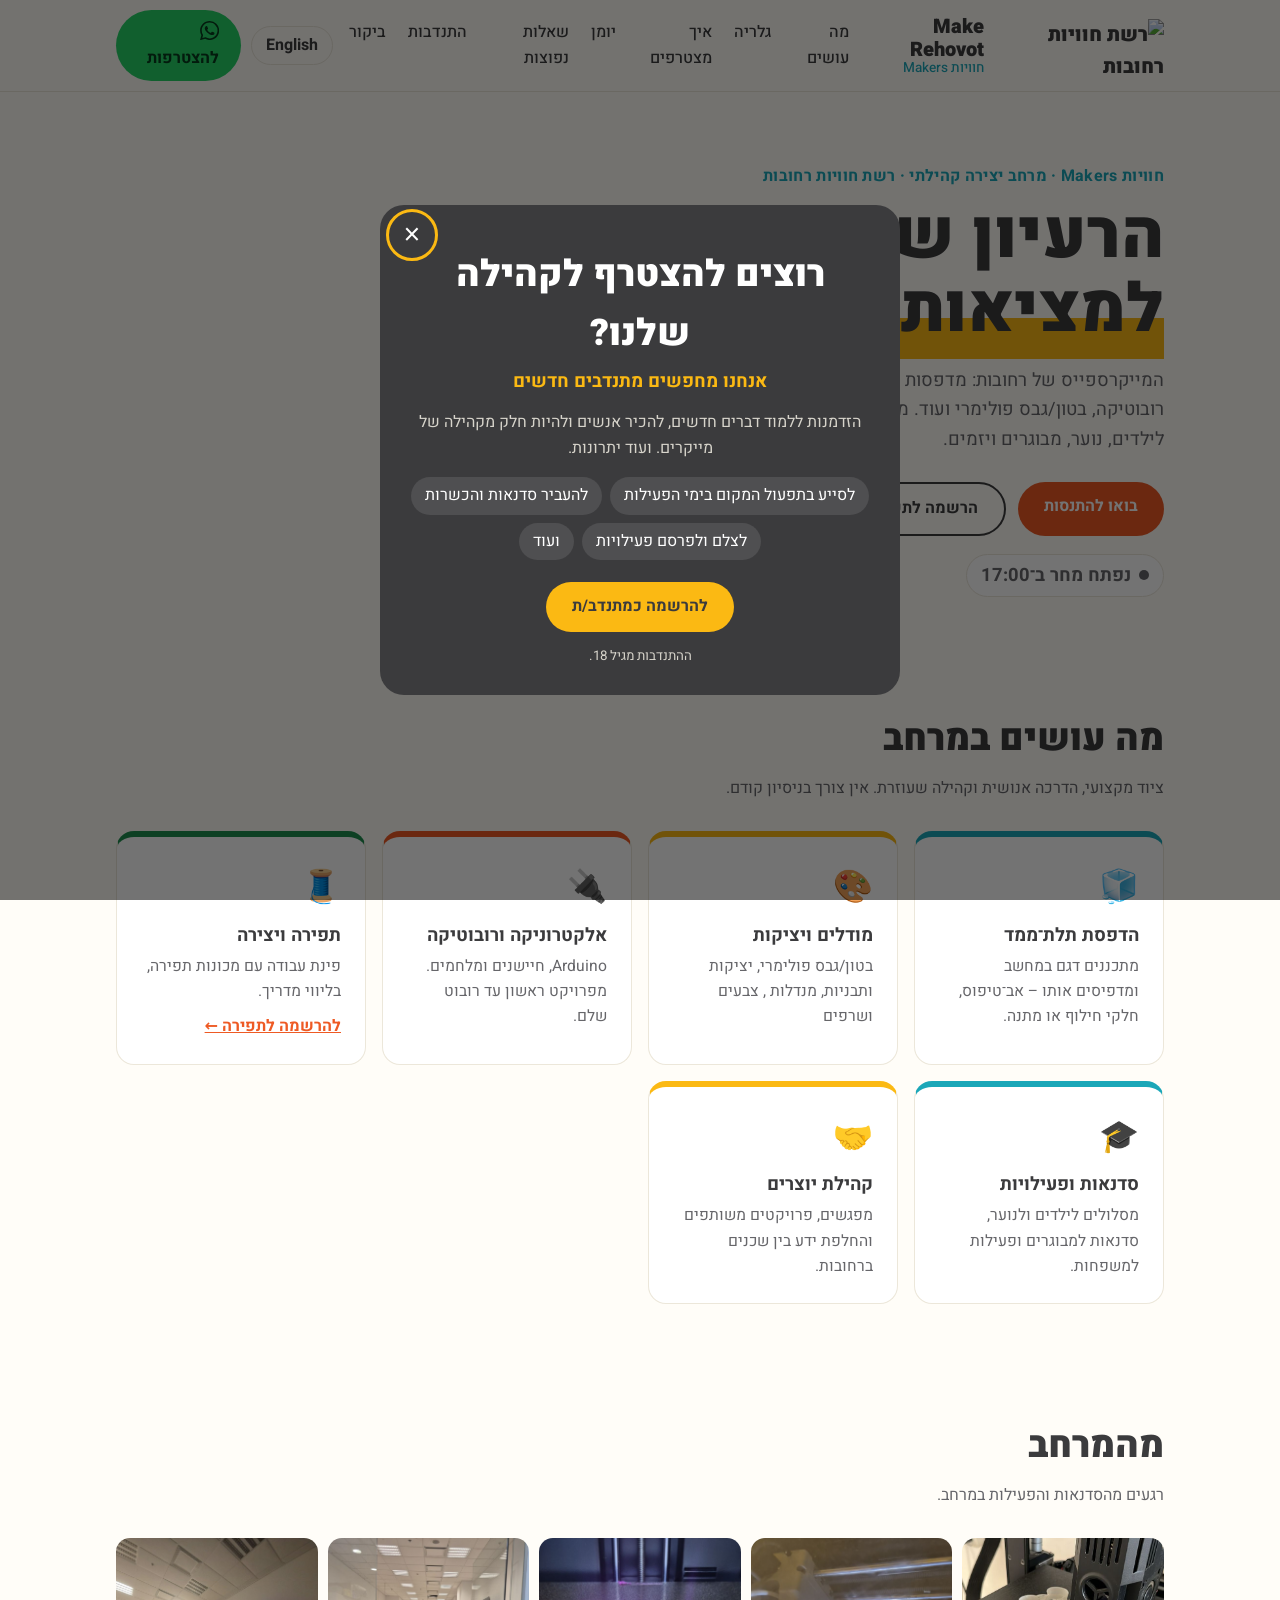
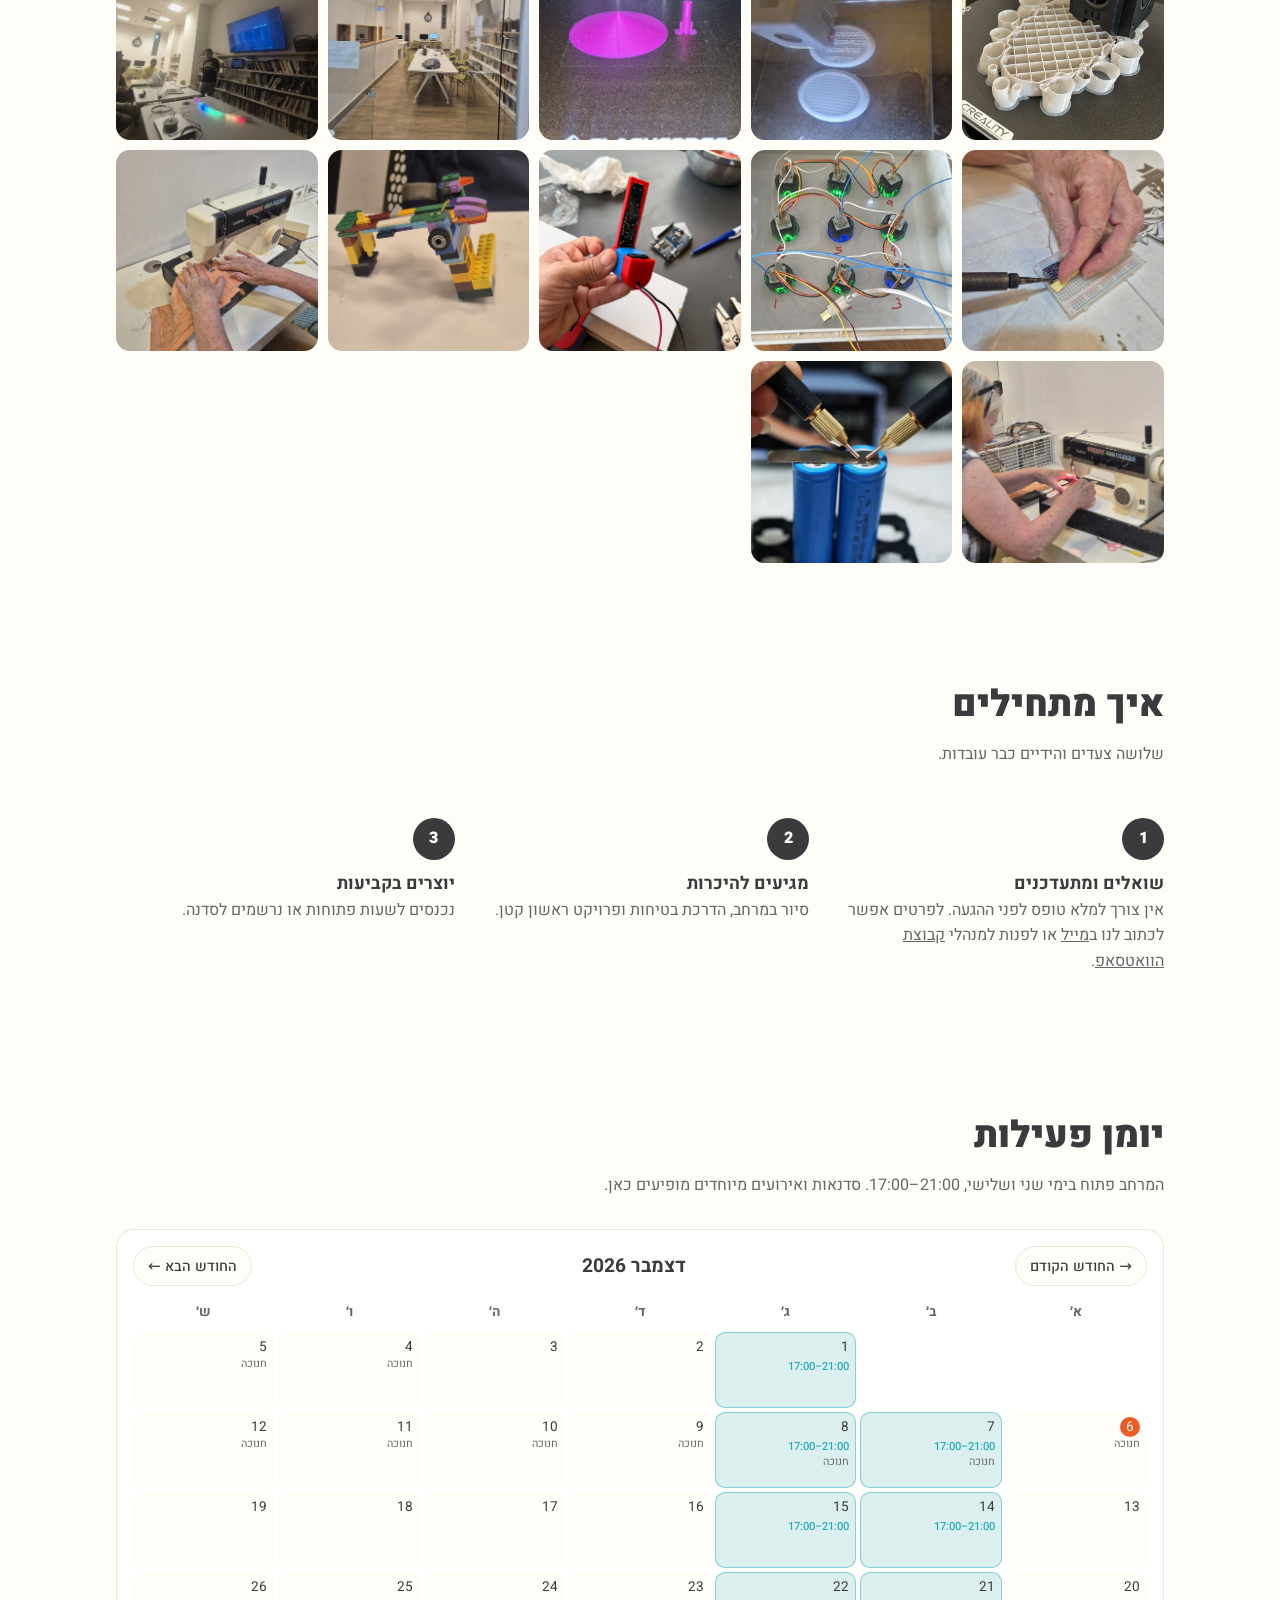
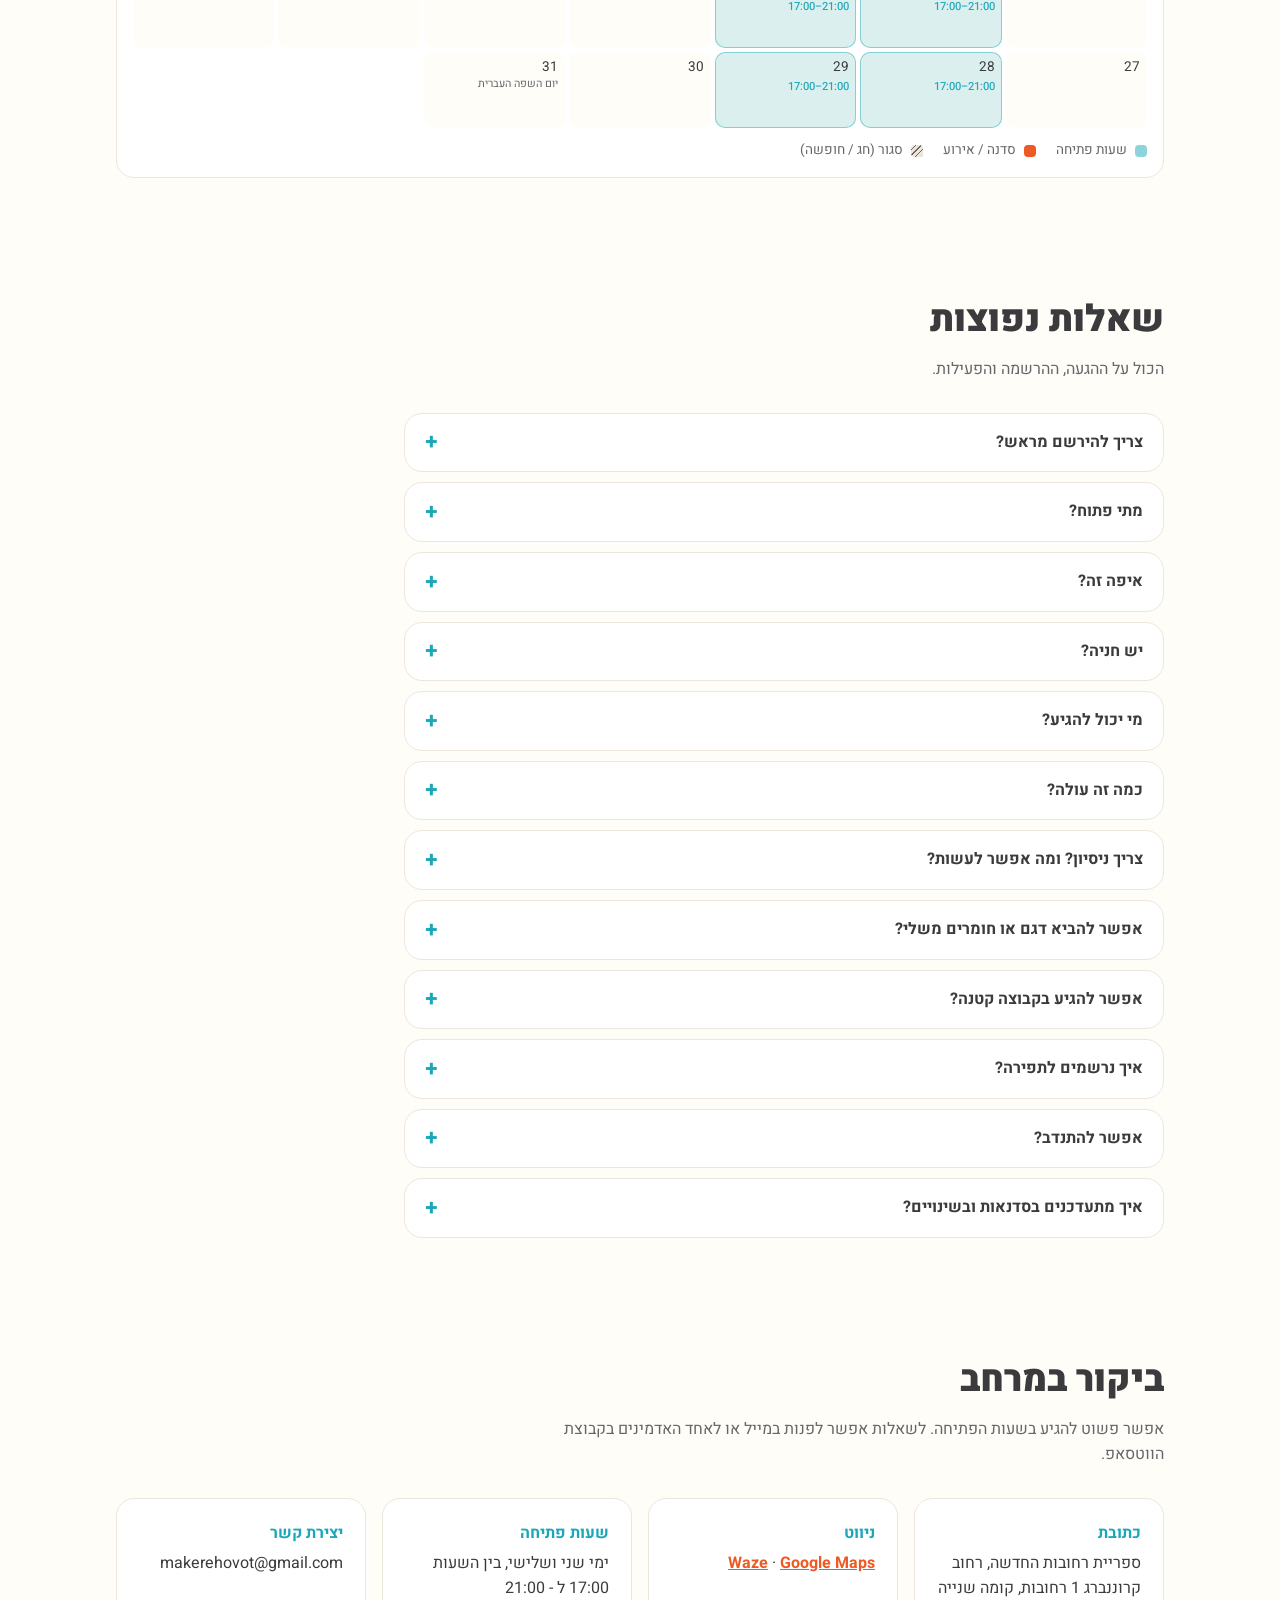
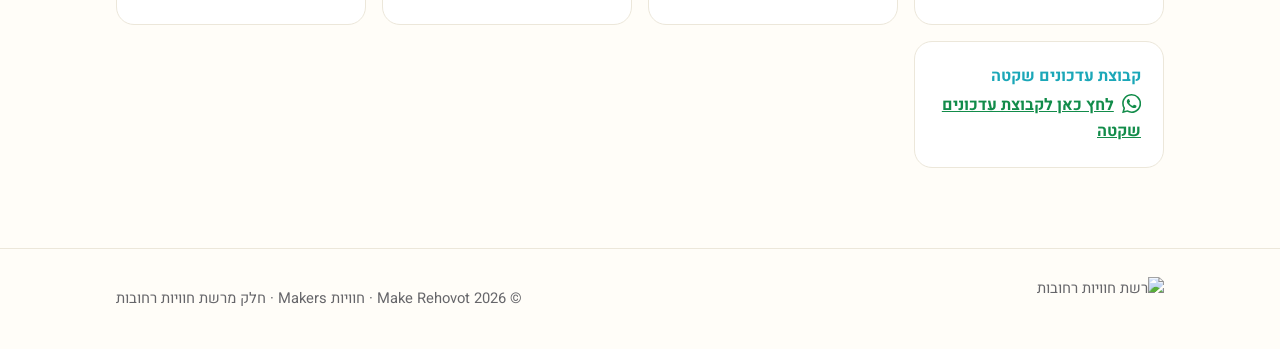
==== commit 7c161180: "Merge photo gallery into main Co-Authored-By: Claude Sonnet 5.5 <noreply@anthropic.com>" ====
--- a/index.html
+++ b/index.html
@@ -30,6 +30,8 @@
       <li><a href="#gallery">גלריה</a></li>
       <li><a href="#how">איך מצטרפים</a></li>
       <li><a href="#calendar">יומן</a></li>
+      <li><a href="#faq">שאלות נפוצות</a></li>
+      <li><a href="https://forms.gle/42RL2w34v4tENzy78" data-volunteer target="_blank" rel="noopener noreferrer">התנדבות</a></li>
       <li><a href="#visit">ביקור</a></li>
     </ul>
     <div class="nav-end">
@@ -44,11 +46,12 @@
     <div>
       <div class="eyebrow">חוויות Makers · מרחב יצירה קהילתי · רשת חוויות רחובות</div>
       <h1>הרעיון שלך <mark>הופך למציאות</mark></h1>
-      <p>המייקרספייס של רחובות: מדפסות תלת־ממד, מידול, אלקטרוניקה, רובוטיקה, בטון פולימרי ועוד. מקום לבנות, ללמוד וליצור יחד – לילדים, נוער, מבוגרים ויזמים.</p>
+      <p>המייקרספייס של רחובות: מדפסות תלת־ממד, מידול, אלקטרוניקה, רובוטיקה, בטון/גבס פולימרי ועוד. מקום לבנות, ללמוד וליצור יחד – לילדים, נוער, מבוגרים ויזמים.</p>
       <div class="cta">
         <a class="btn" href="#visit">בואו להתנסות</a>
         <a class="btn ghost" href="https://forms.gle/w5gVSBBZSxTtSxzA6" target="_blank" rel="noopener">הרשמה לתפירה</a>
       </div>
+      <p class="open-badge" id="open-now" role="status" hidden></p>
     </div>
     <div class="blocks" aria-hidden="true">
       <span></span><span></span><span></span><span></span><span></span><span></span><span></span><span></span><span></span>
@@ -61,7 +64,7 @@
       <p class="lead">ציוד מקצועי, הדרכה אנושית וקהילה שעוזרת. אין צורך בניסיון קודם.</p>
       <div class="grid">
         <article class="card"><span class="icon">🧊</span><h3>הדפסת תלת־ממד</h3><p>מתכננים דגם במחשב ומדפיסים אותו – אב־טיפוס, חלקי חילוף או מתנה.</p></article>
-        <article class="card"><span class="icon">🎨</span><h3>מודלים ויציקות</h3><p>בטון פולימרי, יציקות ותבניות, מנדלות , צבעים ושרפים</p></article>
+        <article class="card"><span class="icon">🎨</span><h3>מודלים ויציקות</h3><p>בטון/גבס פולימרי, יציקות ותבניות, מנדלות , צבעים ושרפים</p></article>
         <article class="card"><span class="icon">🔌</span><h3>אלקטרוניקה ורובוטיקה</h3><p>Arduino, חיישנים ומלחמים. מפרויקט ראשון עד רובוט שלם.</p></article>
         <article class="card"><span class="icon">🧵</span><h3>תפירה ויצירה</h3><p>פינת עבודה עם מכונות תפירה, בליווי מדריך.</p><a href="https://forms.gle/w5gVSBBZSxTtSxzA6" target="_blank" rel="noopener">להרשמה לתפירה ←</a></article>
         <article class="card"><span class="icon">🎓</span><h3>סדנאות ופעילויות</h3><p>מסלולים לילדים ולנוער, סדנאות למבוגרים ופעילות למשפחות.</p></article>
@@ -98,7 +101,7 @@
       <h2>איך מתחילים</h2>
       <p class="lead">שלושה צעדים והידיים כבר עובדות.</p>
       <ol class="steps">
-        <li><h3>משאירים פרטים</h3><p>ממלאים טופס קצר ונחזור אליכם עם מועד קרוב.</p></li>
+        <li><h3>שואלים ומתעדכנים</h3><p>אין צורך למלא טופס לפני ההגעה. לפרטים אפשר לכתוב לנו ב<a href="mailto:makerehovot@gmail.com">מייל</a> או לפנות למנהלי <a href="https://chat.whatsapp.com/LFZ7ACzntqOEuRloNlXvlq?s=cl&p=a&iam=2" target="_blank" rel="noopener noreferrer">קבוצת הוואטסאפ</a>.</p></li>
         <li><h3>מגיעים להיכרות</h3><p>סיור במרחב, הדרכת בטיחות ופרויקט ראשון קטן.</p></li>
         <li><h3>יוצרים בקביעות</h3><p>נכנסים לשעות פתוחות או נרשמים לסדנה.</p></li>
       </ol>
@@ -125,12 +128,34 @@
     </div>
   </section>
 
+  <section id="faq">
+    <div class="wrap">
+      <h2>שאלות נפוצות</h2>
+      <p class="lead">הכול על ההגעה, ההרשמה והפעילות.</p>
+      <div class="faq">
+        <details><summary>צריך להירשם מראש?</summary><p>לא. אפשר פשוט להגיע בשעות הפתיחה, בלי למלא טופס. (הטופס הוא רק להרשמה לתפירה.) לשאלות אפשר לכתוב לנו ב<a href="mailto:makerehovot@gmail.com">מייל</a> או לאחד מאדמיני <a href="https://chat.whatsapp.com/LFZ7ACzntqOEuRloNlXvlq?s=cl&p=a&iam=2" target="_blank" rel="noopener noreferrer">הקבוצה השקטה</a> בוואטסאפ.</p></details>
+        <details><summary>מתי פתוח?</summary><p>ימי שני ושלישי, <bdi dir="ltr">17:00–21:00</bdi>. הספרייה נסגרת ב־<bdi dir="ltr">19:00</bdi>. אחרי השעה הזאת מקישים על דלת הכניסה ומחכים שמתנדב יפתח.</p></details>
+        <details><summary>איפה זה?</summary><p>קרוננברג 1, רחובות, ספריית רחובות החדשה, קומה שנייה.</p></details>
+        <details><summary>יש חניה?</summary><p>כן, החניון שמול הספרייה חינמי.</p></details>
+        <details><summary>מי יכול להגיע?</summary><p>כולם. ילדים מתחת לגיל 13 מגיעים עם הורה או מבוגר מלווה, שהוא משתתף פעיל ומלווה את הילד בפעילות. המרחב הוא מקום ליצירה משותפת, ולא חוג או שירות שמירה על ילדים. מגיל 13 אפשר להגיע לבד.</p></details>
+        <details><summary>כמה זה עולה?</summary><p>הכניסה חופשית, וכרגע גם הדפסות קטנות ללא תשלום.</p></details>
+        <details><summary>צריך ניסיון? ומה אפשר לעשות?</summary><p>לא צריך ניסיון. אפשר להתנסות באלקטרוניקה, במידול והדפסת תלת־ממד, בתכנות וב־AI, ולקבל ליווי וייעוץ לפרויקטים אישיים. הציוד משמש בהדרכת מתנדב.</p></details>
+        <details><summary>אפשר להביא דגם או חומרים משלי?</summary><p>אפשר להביא דגמים משלכם, והצוות יעזור לוודא שהעיצוב מתאים להדפסה. מטעמי בטיחות משתמשים רק בחומרים של המרחב.</p></details>
+        <details><summary>אפשר להגיע בקבוצה קטנה?</summary><p>כן. קבוצות קטנות מתאמות מראש ומגיעות יחד, וזה נכון גם לסדנאות. לתיאום כתבו לנו ב<a href="mailto:makerehovot@gmail.com">מייל</a> או לאחד מאדמיני <a href="https://chat.whatsapp.com/LFZ7ACzntqOEuRloNlXvlq?s=cl&p=a&iam=2" target="_blank" rel="noopener noreferrer">הקבוצה השקטה</a>.</p></details>
+        <details><summary>איך נרשמים לתפירה?</summary><p>ממלאים את <a href="https://forms.gle/w5gVSBBZSxTtSxzA6" target="_blank" rel="noopener noreferrer">טופס ההרשמה</a> ונחזור אליכם. אפשר גם לכתוב לנו ב<a href="mailto:makerehovot@gmail.com">מייל</a> או לאחד מאדמיני <a href="https://chat.whatsapp.com/LFZ7ACzntqOEuRloNlXvlq?s=cl&p=a&iam=2" target="_blank" rel="noopener noreferrer">הקבוצה השקטה</a>.</p></details>
+        <details><summary>אפשר להתנדב?</summary><p>כן, נשמח. ההתנדבות מגיל 18. <a href="https://forms.gle/42RL2w34v4tENzy78" data-volunteer target="_blank" rel="noopener noreferrer">לפרטים ולהרשמה</a>, ונחזור אליכם.</p></details>
+        <details><summary>איך מתעדכנים בסדנאות ובשינויים?</summary><p>ב<a href="#calendar">יומן</a> שבאתר ובקבוצה השקטה בוואטסאפ.</p></details>
+      </div>
+    </div>
+  </section>
+
   <section id="visit">
     <div class="wrap">
       <h2>ביקור במרחב</h2>
       <p class="lead">אפשר פשוט להגיע בשעות הפתיחה. לשאלות אפשר לפנות במייל או לאחד האדמינים בקבוצת הווטסאפ.</p>
       <div class="info">
-        <div><b>כתובת</b>ספריית רחובות החדשה, רחוב קרוננברג 1 רחובות</div>
+        <div><b>כתובת</b>ספריית רחובות החדשה, רחוב קרוננברג 1 רחובות, קומה שנייה</div>
+        <div><b>ניווט</b><a class="map-link" href="https://waze.com/ul?q=Kronenberg%201%20Rehovot&navigate=yes" target="_blank" rel="noopener noreferrer">Waze</a> · <a class="map-link" href="https://www.google.com/maps/search/?api=1&query=Kronenberg+1+Rehovot" target="_blank" rel="noopener noreferrer">Google Maps</a></div>
         <div><b>שעות פתיחה</b>ימי שני ושלישי, בין השעות 17:00 ל - 21:00</div>
         <div><b>יצירת קשר</b>makerehovot@gmail.com</div> 
         <div><b>קבוצת עדכונים שקטה</b><a class="wa-link" href="https://chat.whatsapp.com/LFZ7ACzntqOEuRloNlXvlq?s=cl&p=a&iam=2" target="_blank" rel="noopener noreferrer"><svg class="wa-icon" aria-hidden="true"><use href="#wa"/></svg>לחץ כאן לקבוצת עדכונים שקטה</a></div>
@@ -146,7 +171,23 @@
   </div>
 </footer>
 
+<dialog id="volunteer-dialog" class="vol" aria-labelledby="vol-title">
+  <button type="button" class="vol-close" aria-label="סגירה">×</button>
+  <h2 id="vol-title">רוצים להצטרף לקהילה שלנו?</h2>
+  <p class="vol-sub">אנחנו מחפשים מתנדבים חדשים</p>
+  <p>הזדמנות ללמוד דברים חדשים, להכיר אנשים ולהיות חלק מקהילה של מייקרים. ועוד יתרונות.</p>
+  <ul>
+    <li>לסייע בתפעול המקום בימי הפעילות</li>
+    <li>להעביר סדנאות והכשרות</li>
+    <li>לצלם ולפרסם פעילויות</li>
+    <li>ועוד</li>
+  </ul>
+  <a class="btn" href="https://forms.gle/42RL2w34v4tENzy78" target="_blank" rel="noopener noreferrer">להרשמה כמתנדב/ת</a>
+  <small>ההתנדבות מגיל 18.</small>
+</dialog>
+
 <script src="calendar.js"></script>
+<script src="volunteer.js"></script>
 <script src="gallery.js"></script>
 </body>
 </html>
--- a/style.css
+++ b/style.css
@@ -157,6 +157,38 @@
 footer .wrap { display: flex; align-items: center; justify-content: space-between; flex-wrap: wrap; gap: 12px; }
 footer img { height: 44px; }
 
+/* faq */
+.faq { display: grid; gap: 10px; max-width: 760px; }
+.faq details { background: var(--card); border: 1px solid var(--line); border-radius: var(--radius); padding: 0 20px; }
+.faq summary { cursor: pointer; font-weight: 700; padding-block: 16px; list-style: none; display: flex; justify-content: space-between; gap: 12px; align-items: center; }
+.faq summary::-webkit-details-marker { display: none; }
+.faq summary::after { content: "+"; font-size: 1.4rem; line-height: 1; color: var(--teal); flex: none; }
+.faq details[open] summary::after { content: "\2212"; }
+.faq summary:focus-visible { outline: 3px solid var(--teal); outline-offset: 2px; border-radius: 8px; }
+.faq details p { color: var(--ink-soft); padding-bottom: 16px; }
+.faq details a { color: var(--orange); font-weight: 700; }
+
+/* open-now badge + directions */
+.open-badge { display: inline-flex; align-items: center; gap: 8px; margin-top: 18px; font-weight: 700; padding: 6px 14px; border-radius: 999px; background: var(--card); border: 1px solid var(--line); }
+.open-badge[hidden] { display: none; }
+.open-badge::before { content: ""; width: 10px; height: 10px; border-radius: 50%; background: var(--ink-soft); }
+.open-badge.open::before { background: var(--green); box-shadow: 0 0 0 4px rgba(30, 143, 78, .2); }
+.map-link { color: var(--orange); font-weight: 700; }
+
+/* volunteer popup */
+.vol { border: 0; border-radius: 24px; padding: 40px 28px 28px; width: min(520px, calc(100% - 32px)); max-height: calc(100% - 32px); overflow: auto; background: #3b3b3d; color: #fff; text-align: center; margin: auto; }
+.vol::backdrop { background: rgba(0, 0, 0, .55); }
+.vol h2 { color: #fff; margin-bottom: 4px; }
+.vol .vol-sub { font-size: 1.15rem; font-weight: 700; color: var(--yellow); margin-bottom: 14px; }
+.vol p { color: #d7d4cb; margin: 0 auto 16px; }
+.vol ul { list-style: none; padding: 0; margin: 0 0 22px; display: flex; flex-wrap: wrap; justify-content: center; gap: 8px; }
+.vol li { background: rgba(255, 255, 255, .1); border-radius: 999px; padding: 6px 14px; }
+.vol .btn { background: var(--yellow); color: #3b3b3d; }
+.vol small { display: block; margin-top: 14px; color: #d7d4cb; }
+.vol-close { position: absolute; inset-block-start: 10px; inset-inline-end: 12px; width: 40px; height: 40px; border: 0; border-radius: 50%; background: transparent; color: #fff; font-size: 1.8rem; line-height: 1; cursor: pointer; }
+.vol-close:hover { background: rgba(255, 255, 255, .15); }
+.vol :focus-visible { outline: 3px solid var(--yellow); outline-offset: 3px; }
+
 /* gallery */
 .gallery { display: grid; grid-template-columns: repeat(auto-fill, minmax(170px, 1fr)); gap: 10px; }
 .gallery .shot { padding: 0; border: 0; border-radius: 14px; overflow: hidden; cursor: zoom-in; aspect-ratio: 1; background: var(--line); }
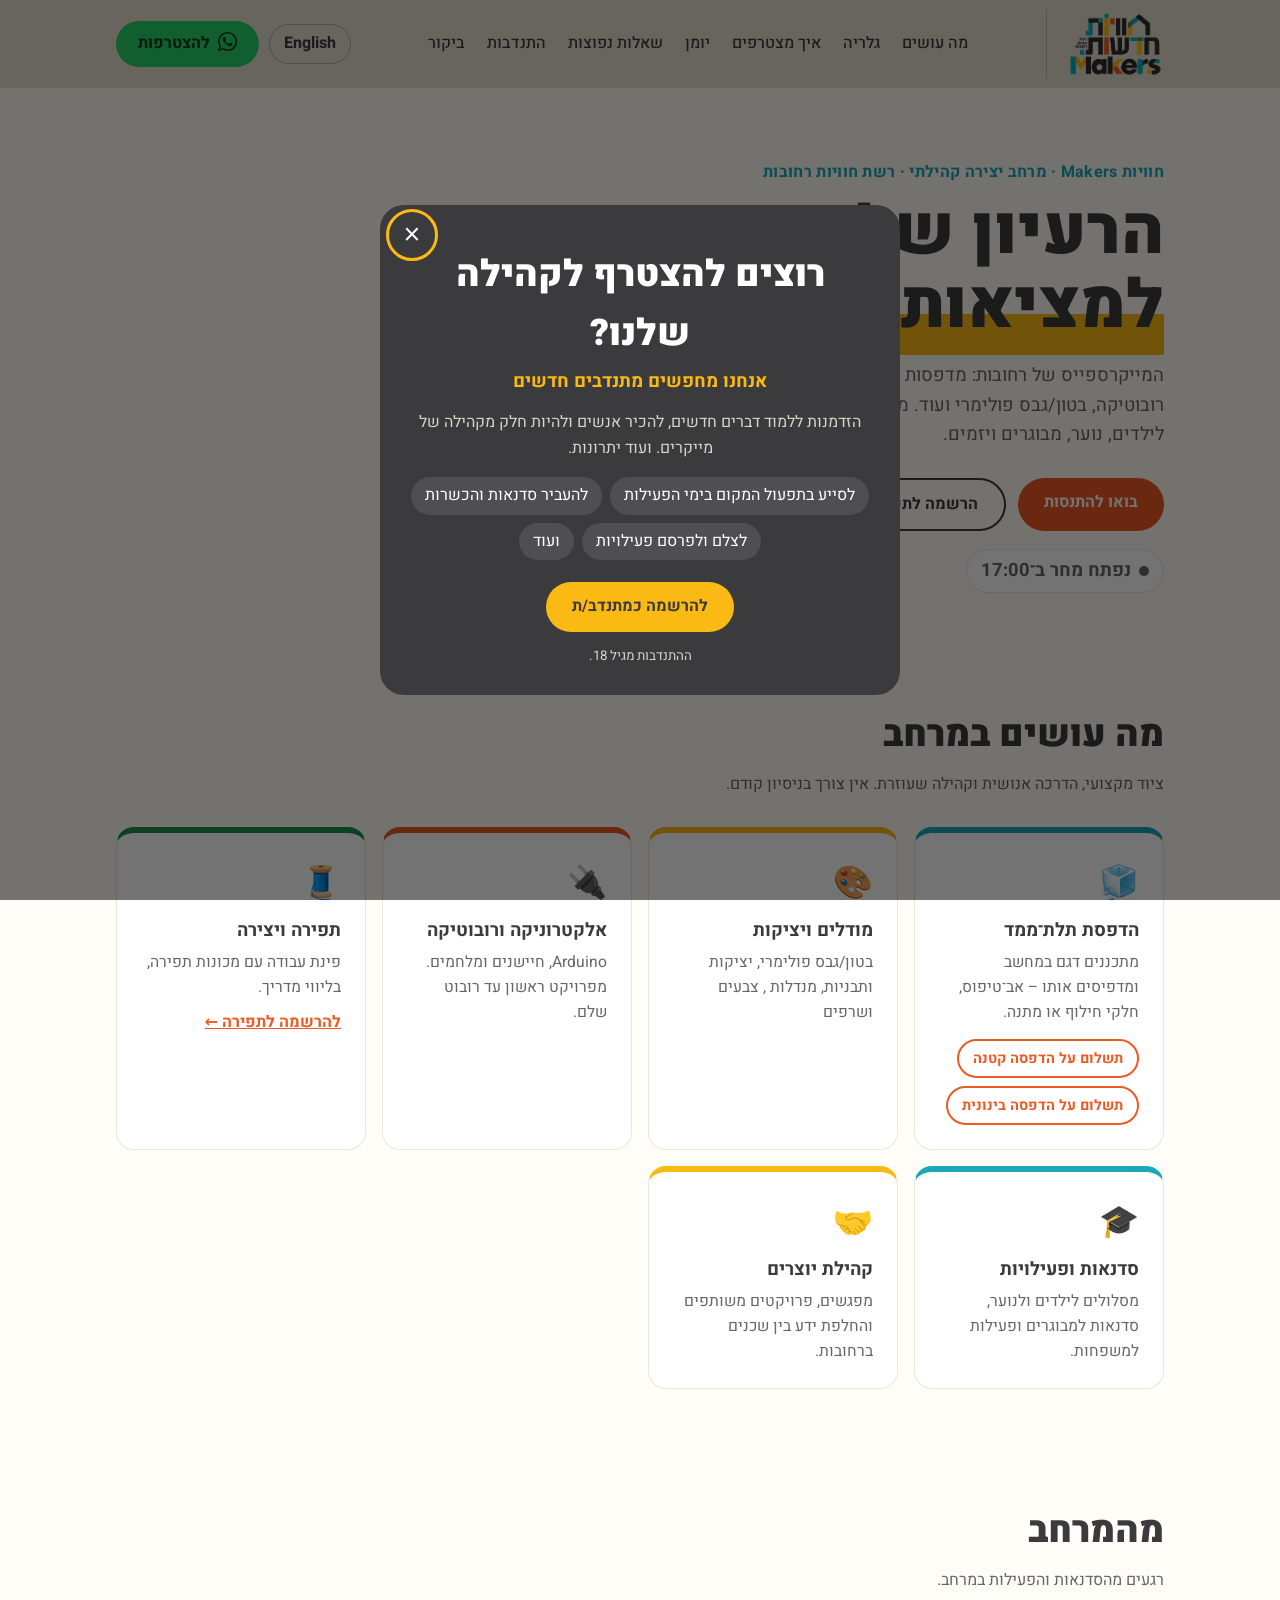
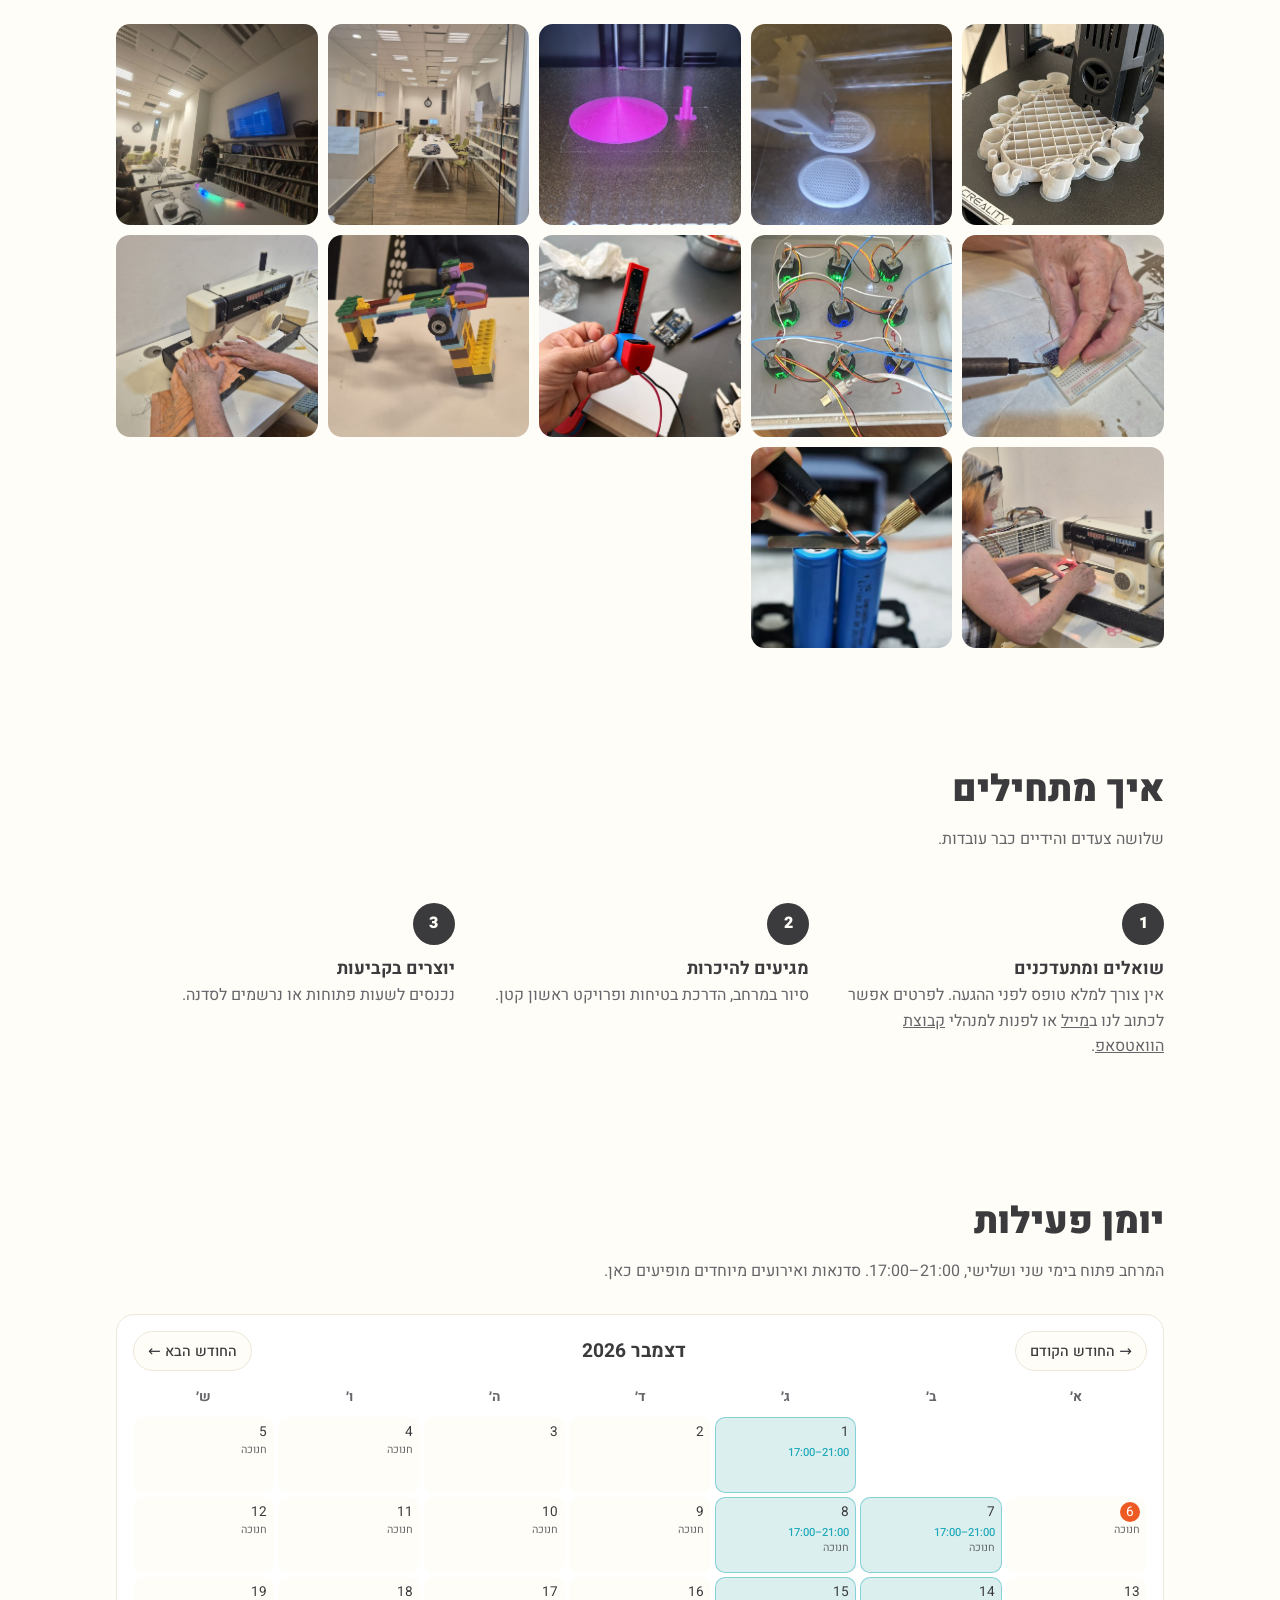
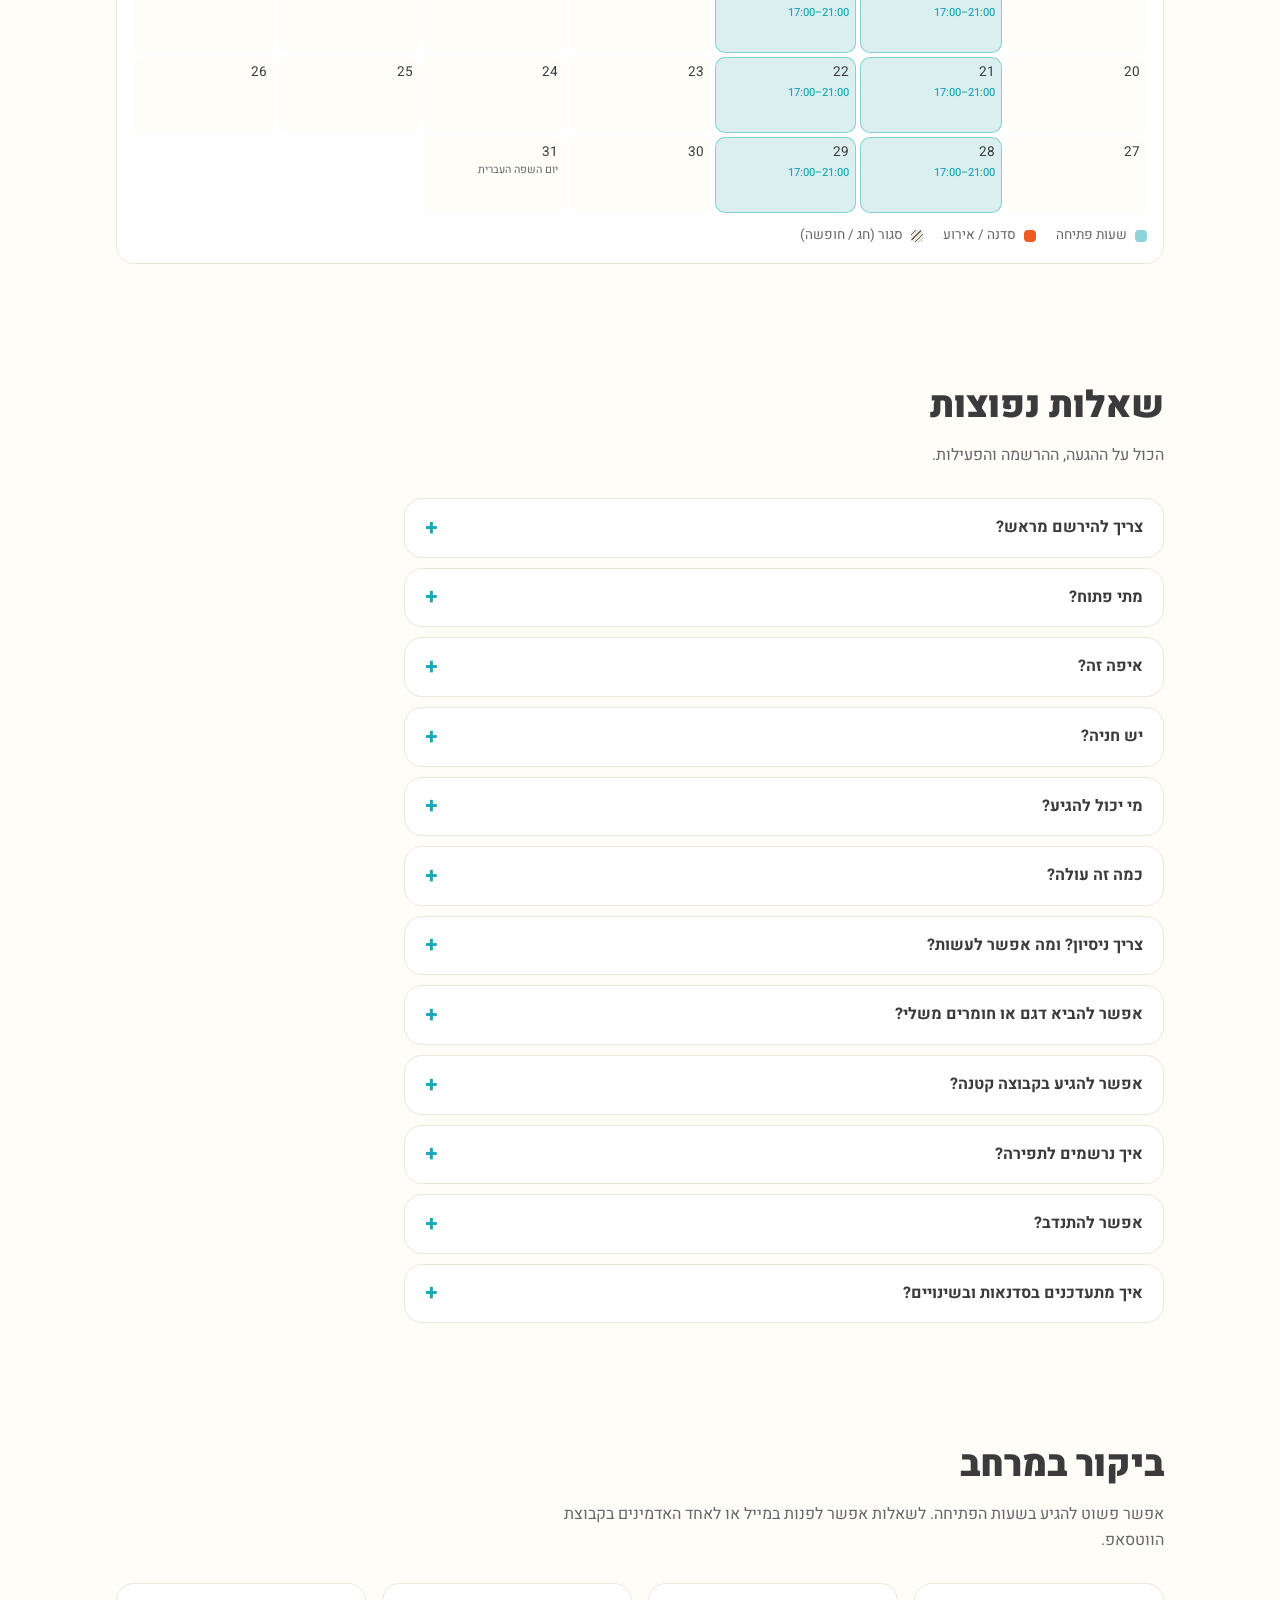
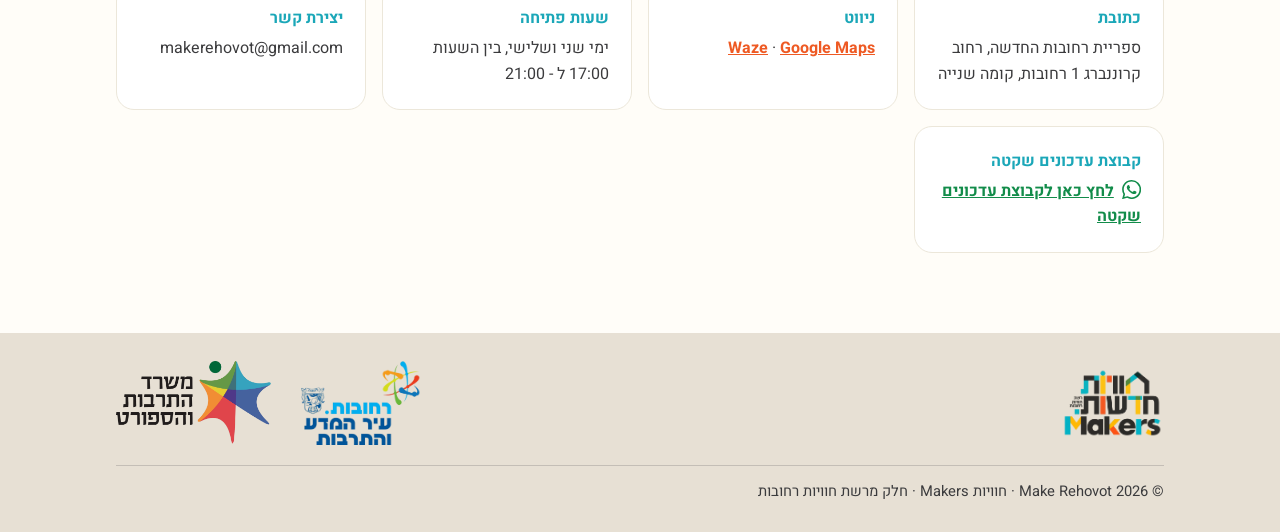
==== commit efb243ad: "New logo layout, 3D print payment links Beige header with Makers logo, partner logos in footer, smal" ====
--- a/index.html
+++ b/index.html
@@ -22,8 +22,7 @@
 <header>
   <div class="wrap nav">
     <a class="brand" href="#top">
-      <img src="assets/logo-havayot.png" alt="רשת חוויות רחובות">
-      <span>Make Rehovot<small>חוויות Makers</small></span>
+      <img src="assets/logo-makers.png" alt="חוויות Makers – רשת חוויות רחובות">
     </a>
     <ul>
       <li><a href="#what">מה עושים</a></li>
@@ -63,7 +62,7 @@
       <h2>מה עושים במרחב</h2>
       <p class="lead">ציוד מקצועי, הדרכה אנושית וקהילה שעוזרת. אין צורך בניסיון קודם.</p>
       <div class="grid">
-        <article class="card"><span class="icon">🧊</span><h3>הדפסת תלת־ממד</h3><p>מתכננים דגם במחשב ומדפיסים אותו – אב־טיפוס, חלקי חילוף או מתנה.</p></article>
+        <article class="card"><span class="icon">🧊</span><h3>הדפסת תלת־ממד</h3><p>מתכננים דגם במחשב ומדפיסים אותו – אב־טיפוס, חלקי חילוף או מתנה.</p><div class="pay"><a href="https://h5z.info-cloud.co.il/?p=zIEhPO1oCtyPTXKGb6OFusNtuFp5Ind4y6%2Bz3sHp8LhbNj5npZ7H%2Fpra6BY2b8Ro" target="_blank" rel="noopener noreferrer">תשלום על הדפסה קטנה</a><a href="https://h5z.info-cloud.co.il/?p=zIEhPO1oCtyPTXKGb6OFusNtuFp5Ind4y6%2Bz3sHp8LhbNj5npZ7H%2FieB9nR3PoPq" target="_blank" rel="noopener noreferrer">תשלום על הדפסה בינונית</a></div></article>
         <article class="card"><span class="icon">🎨</span><h3>מודלים ויציקות</h3><p>בטון/גבס פולימרי, יציקות ותבניות, מנדלות , צבעים ושרפים</p></article>
         <article class="card"><span class="icon">🔌</span><h3>אלקטרוניקה ורובוטיקה</h3><p>Arduino, חיישנים ומלחמים. מפרויקט ראשון עד רובוט שלם.</p></article>
         <article class="card"><span class="icon">🧵</span><h3>תפירה ויצירה</h3><p>פינת עבודה עם מכונות תפירה, בליווי מדריך.</p><a href="https://forms.gle/w5gVSBBZSxTtSxzA6" target="_blank" rel="noopener">להרשמה לתפירה ←</a></article>
@@ -138,9 +137,9 @@
         <details><summary>איפה זה?</summary><p>קרוננברג 1, רחובות, ספריית רחובות החדשה, קומה שנייה.</p></details>
         <details><summary>יש חניה?</summary><p>כן, החניון שמול הספרייה חינמי.</p></details>
         <details><summary>מי יכול להגיע?</summary><p>כולם. ילדים מתחת לגיל 13 מגיעים עם הורה או מבוגר מלווה, שהוא משתתף פעיל ומלווה את הילד בפעילות. המרחב הוא מקום ליצירה משותפת, ולא חוג או שירות שמירה על ילדים. מגיל 13 אפשר להגיע לבד.</p></details>
-        <details><summary>כמה זה עולה?</summary><p>הכניסה חופשית, וכרגע גם הדפסות קטנות ללא תשלום.</p></details>
+        <details><summary>כמה זה עולה?</summary><p>הכניסה חופשית. הדפסות תלת־ממד בתשלום: <a href="https://h5z.info-cloud.co.il/?p=zIEhPO1oCtyPTXKGb6OFusNtuFp5Ind4y6%2Bz3sHp8LhbNj5npZ7H%2Fpra6BY2b8Ro" target="_blank" rel="noopener noreferrer">הדפסה קטנה</a> · <a href="https://h5z.info-cloud.co.il/?p=zIEhPO1oCtyPTXKGb6OFusNtuFp5Ind4y6%2Bz3sHp8LhbNj5npZ7H%2FieB9nR3PoPq" target="_blank" rel="noopener noreferrer">הדפסה בינונית</a>.</p></details>
         <details><summary>צריך ניסיון? ומה אפשר לעשות?</summary><p>לא צריך ניסיון. אפשר להתנסות באלקטרוניקה, במידול והדפסת תלת־ממד, בתכנות וב־AI, ולקבל ליווי וייעוץ לפרויקטים אישיים. הציוד משמש בהדרכת מתנדב.</p></details>
-        <details><summary>אפשר להביא דגם או חומרים משלי?</summary><p>אפשר להביא דגמים משלכם, והצוות יעזור לוודא שהעיצוב מתאים להדפסה. מטעמי בטיחות משתמשים רק בחומרים של המרחב.</p></details>
+        <details><summary>אפשר להביא דגם או חומרים משלי?</summary><p>אפשר להביא דגמים משלכם, והצוות יעזור לוודא שהעיצוב מתאים להדפסה. מטעמי בטיחות משתמשים רק בחומרים של המרחב. לתשלום על ההדפסה: <a href="https://h5z.info-cloud.co.il/?p=zIEhPO1oCtyPTXKGb6OFusNtuFp5Ind4y6%2Bz3sHp8LhbNj5npZ7H%2Fpra6BY2b8Ro" target="_blank" rel="noopener noreferrer">קטנה</a> · <a href="https://h5z.info-cloud.co.il/?p=zIEhPO1oCtyPTXKGb6OFusNtuFp5Ind4y6%2Bz3sHp8LhbNj5npZ7H%2FieB9nR3PoPq" target="_blank" rel="noopener noreferrer">בינונית</a>.</p></details>
         <details><summary>אפשר להגיע בקבוצה קטנה?</summary><p>כן. קבוצות קטנות מתאמות מראש ומגיעות יחד, וזה נכון גם לסדנאות. לתיאום כתבו לנו ב<a href="mailto:makerehovot@gmail.com">מייל</a> או לאחד מאדמיני <a href="https://chat.whatsapp.com/LFZ7ACzntqOEuRloNlXvlq?s=cl&p=a&iam=2" target="_blank" rel="noopener noreferrer">הקבוצה השקטה</a>.</p></details>
         <details><summary>איך נרשמים לתפירה?</summary><p>ממלאים את <a href="https://forms.gle/w5gVSBBZSxTtSxzA6" target="_blank" rel="noopener noreferrer">טופס ההרשמה</a> ונחזור אליכם. אפשר גם לכתוב לנו ב<a href="mailto:makerehovot@gmail.com">מייל</a> או לאחד מאדמיני <a href="https://chat.whatsapp.com/LFZ7ACzntqOEuRloNlXvlq?s=cl&p=a&iam=2" target="_blank" rel="noopener noreferrer">הקבוצה השקטה</a>.</p></details>
         <details><summary>אפשר להתנדב?</summary><p>כן, נשמח. ההתנדבות מגיל 18. <a href="https://forms.gle/42RL2w34v4tENzy78" data-volunteer target="_blank" rel="noopener noreferrer">לפרטים ולהרשמה</a>, ונחזור אליכם.</p></details>
@@ -166,8 +165,12 @@
 
 <footer>
   <div class="wrap">
-    <img src="assets/logo-havayot.png" alt="רשת חוויות רחובות">
-    <span>© 2026 Make Rehovot · חוויות Makers · חלק מרשת חוויות רחובות</span>
+    <img class="f-main" src="assets/logo-makers.png" alt="חוויות Makers – רשת חוויות רחובות">
+    <div class="f-partners">
+      <img src="assets/logo-rehovot.png" alt="עיריית רחובות – עיר המדע והתרבות">
+      <img src="assets/logo-culture.png" alt="משרד התרבות והספורט">
+    </div>
+    <span class="f-copy">© 2026 Make Rehovot · חוויות Makers · חלק מרשת חוויות רחובות</span>
   </div>
 </footer>
 
--- a/style.css
+++ b/style.css
@@ -31,17 +31,21 @@
 a { color: inherit; }
 
 /* header */
-header { border-bottom: 1px solid var(--line); }
+/* header and footer follow the Havayot site: logo straight on a warm bar */
+:root { --bar: #e7e0d4; --bar-ink: #3b3b3d; }
+header { background: var(--bar); color: var(--bar-ink); }
 .nav { display: flex; align-items: center; justify-content: space-between; gap: 16px; padding-block: 10px; }
 .brand { display: flex; align-items: center; gap: 12px; text-decoration: none; font-weight: 900; font-size: 1.25rem; }
-.brand img { height: 54px; width: auto; }
+.brand { padding-inline-end: 20px; border-inline-end: 1px solid rgba(59, 59, 61, .25); }
+.brand img { height: 68px; width: auto; display: block; }
+@media (max-width: 480px) { .brand { padding-inline-end: 0; border: 0; } .brand img { height: 48px; } .nav { gap: 8px; } .nav-end { gap: 6px; } .lang { padding: 6px 10px; } .btn.wa { padding: 8px 14px; } }
 .brand span { display: flex; flex-direction: column; line-height: 1.15; }
 .brand small { font-size: .85rem; font-weight: 500; color: var(--teal); }
 .card a { display: inline-block; margin-top: 10px; font-weight: 700; color: var(--orange); }
 .nav ul { display: flex; gap: 22px; list-style: none; padding: 0; font-weight: 500; }
 .nav ul a { text-decoration: none; }
 .nav ul a:hover { color: var(--orange); }
-.lang { font-weight: 700; text-decoration: none; border: 1px solid var(--line); border-radius: 999px; padding: 6px 14px; }
+.lang { font-weight: 700; text-decoration: none; border: 1px solid rgba(59, 59, 61, .3); border-radius: 999px; padding: 6px 14px; }
 .lang:hover { background: var(--yellow); border-color: var(--yellow); color: #3b3b3d; }
 .nav-end { display: flex; align-items: center; gap: 10px; }
 @media (max-width: 640px) { .nav ul { display: none; } }
@@ -89,6 +93,9 @@
   background: var(--card); border: 1px solid var(--line); border-radius: var(--radius);
   padding: 24px; border-top: 6px solid var(--c, var(--teal));
 }
+.card .pay { display: flex; flex-wrap: wrap; gap: 8px; margin-top: 14px; }
+.card .pay a { margin-top: 0; padding: 6px 14px; border: 2px solid var(--orange); border-radius: 999px; font-size: .9rem; text-decoration: none; }
+.card .pay a:hover { background: var(--orange); color: #fff; }
 .card .icon { font-size: 2rem; display: block; margin-bottom: 8px; }
 .card h3 { font-size: 1.15rem; margin-bottom: 4px; }
 .card p { color: var(--ink-soft); font-size: .98rem; }
@@ -153,9 +160,13 @@
 .upcoming li span { color: var(--ink-soft); }
 @media (max-width: 640px) { .cal { padding: 10px; } .cal-day { min-height: 56px; padding: 3px; font-size: .78rem; } .cal-day .hrs { display: none; } .cal-hol { font-size: .58rem; } .cal-ev { font-size: .62rem; padding: 0 3px; } }
 
-footer { border-top: 1px solid var(--line); padding-block: 28px; margin-top: 24px; color: var(--ink-soft); font-size: .92rem; }
-footer .wrap { display: flex; align-items: center; justify-content: space-between; flex-wrap: wrap; gap: 12px; }
-footer img { height: 44px; }
+footer { background: var(--bar); color: var(--bar-ink); padding-block: 28px; margin-top: 24px; font-size: .92rem; }
+footer .wrap { display: flex; align-items: center; justify-content: space-between; flex-wrap: wrap; gap: 20px; }
+footer .f-main { height: 72px; width: auto; }
+footer .f-partners { display: flex; align-items: center; gap: 28px; }
+footer .f-partners img { height: 84px; width: auto; }
+footer .f-copy { flex-basis: 100%; padding-top: 14px; border-top: 1px solid rgba(59, 59, 61, .2); }
+@media (max-width: 480px) { footer .f-partners { gap: 18px; } footer .f-partners img { height: 64px; } footer .f-main { height: 56px; } }
 
 /* faq */
 .faq { display: grid; gap: 10px; max-width: 760px; }
